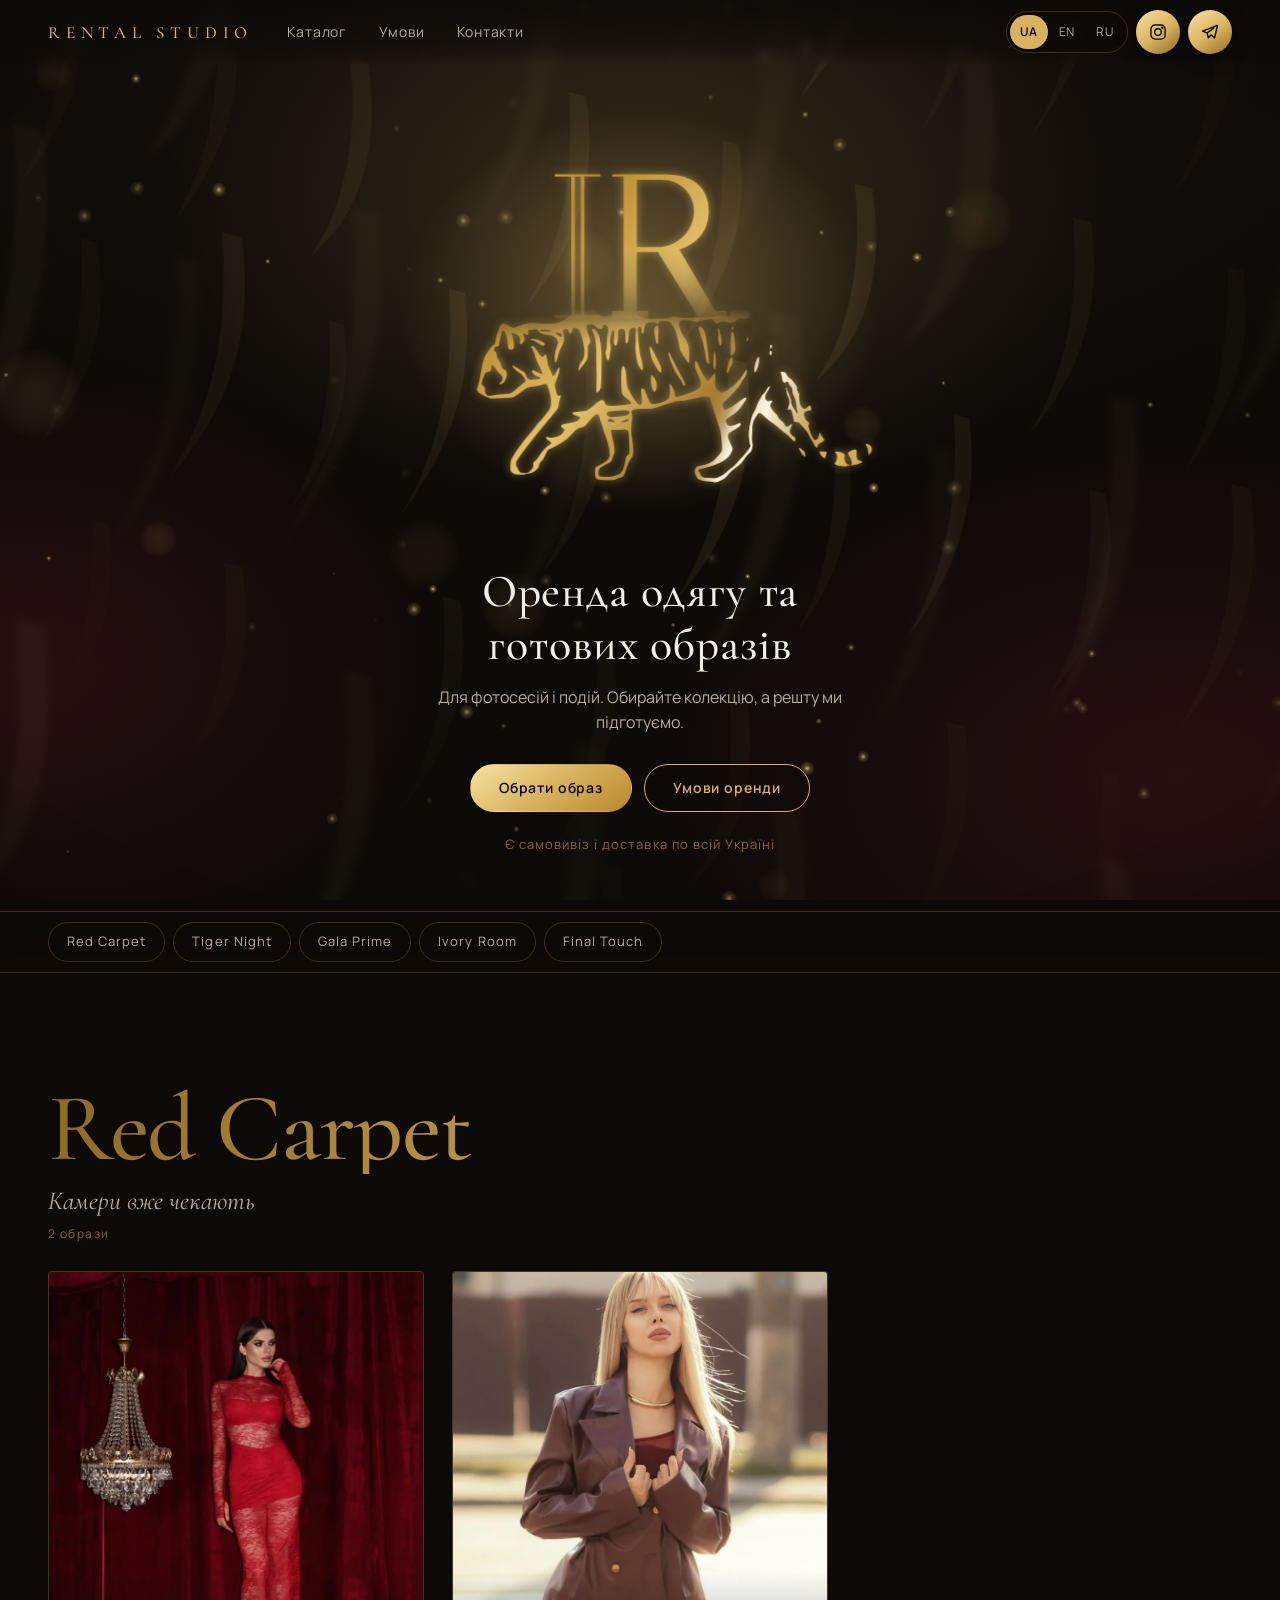
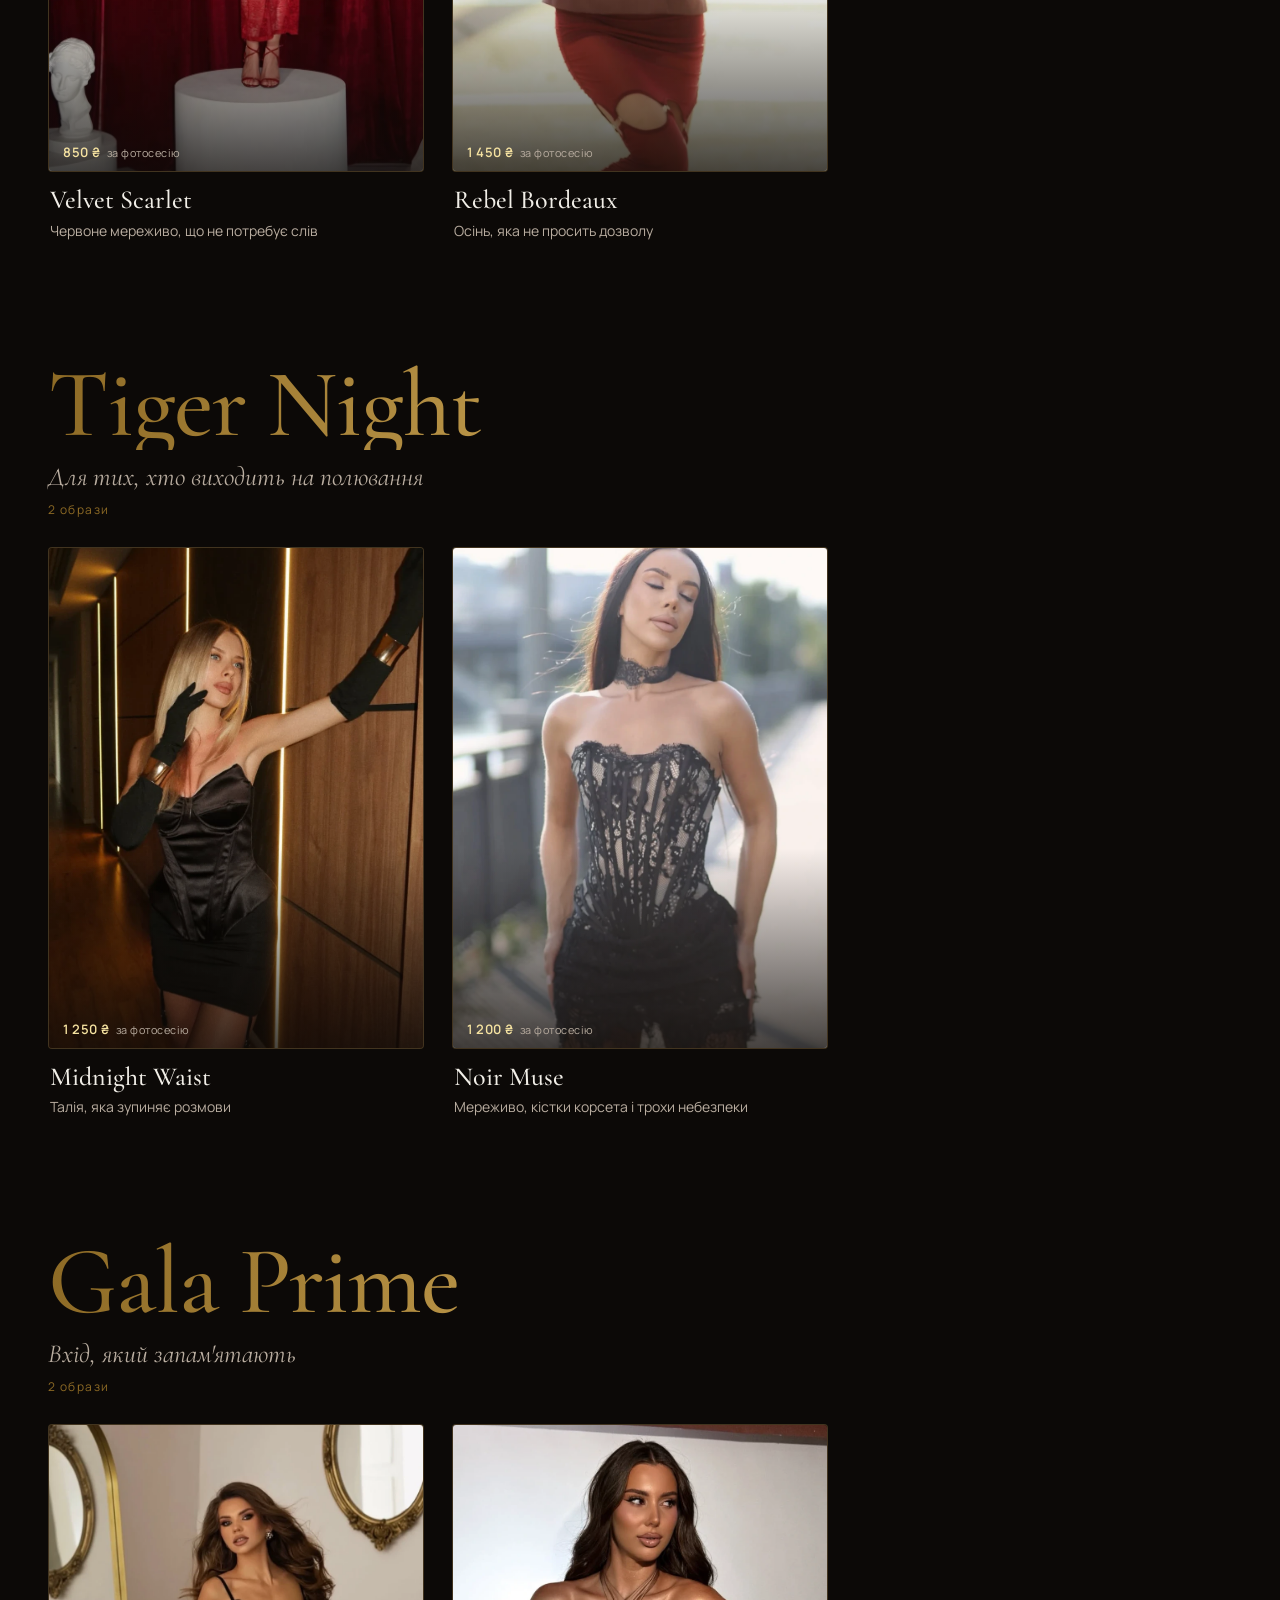
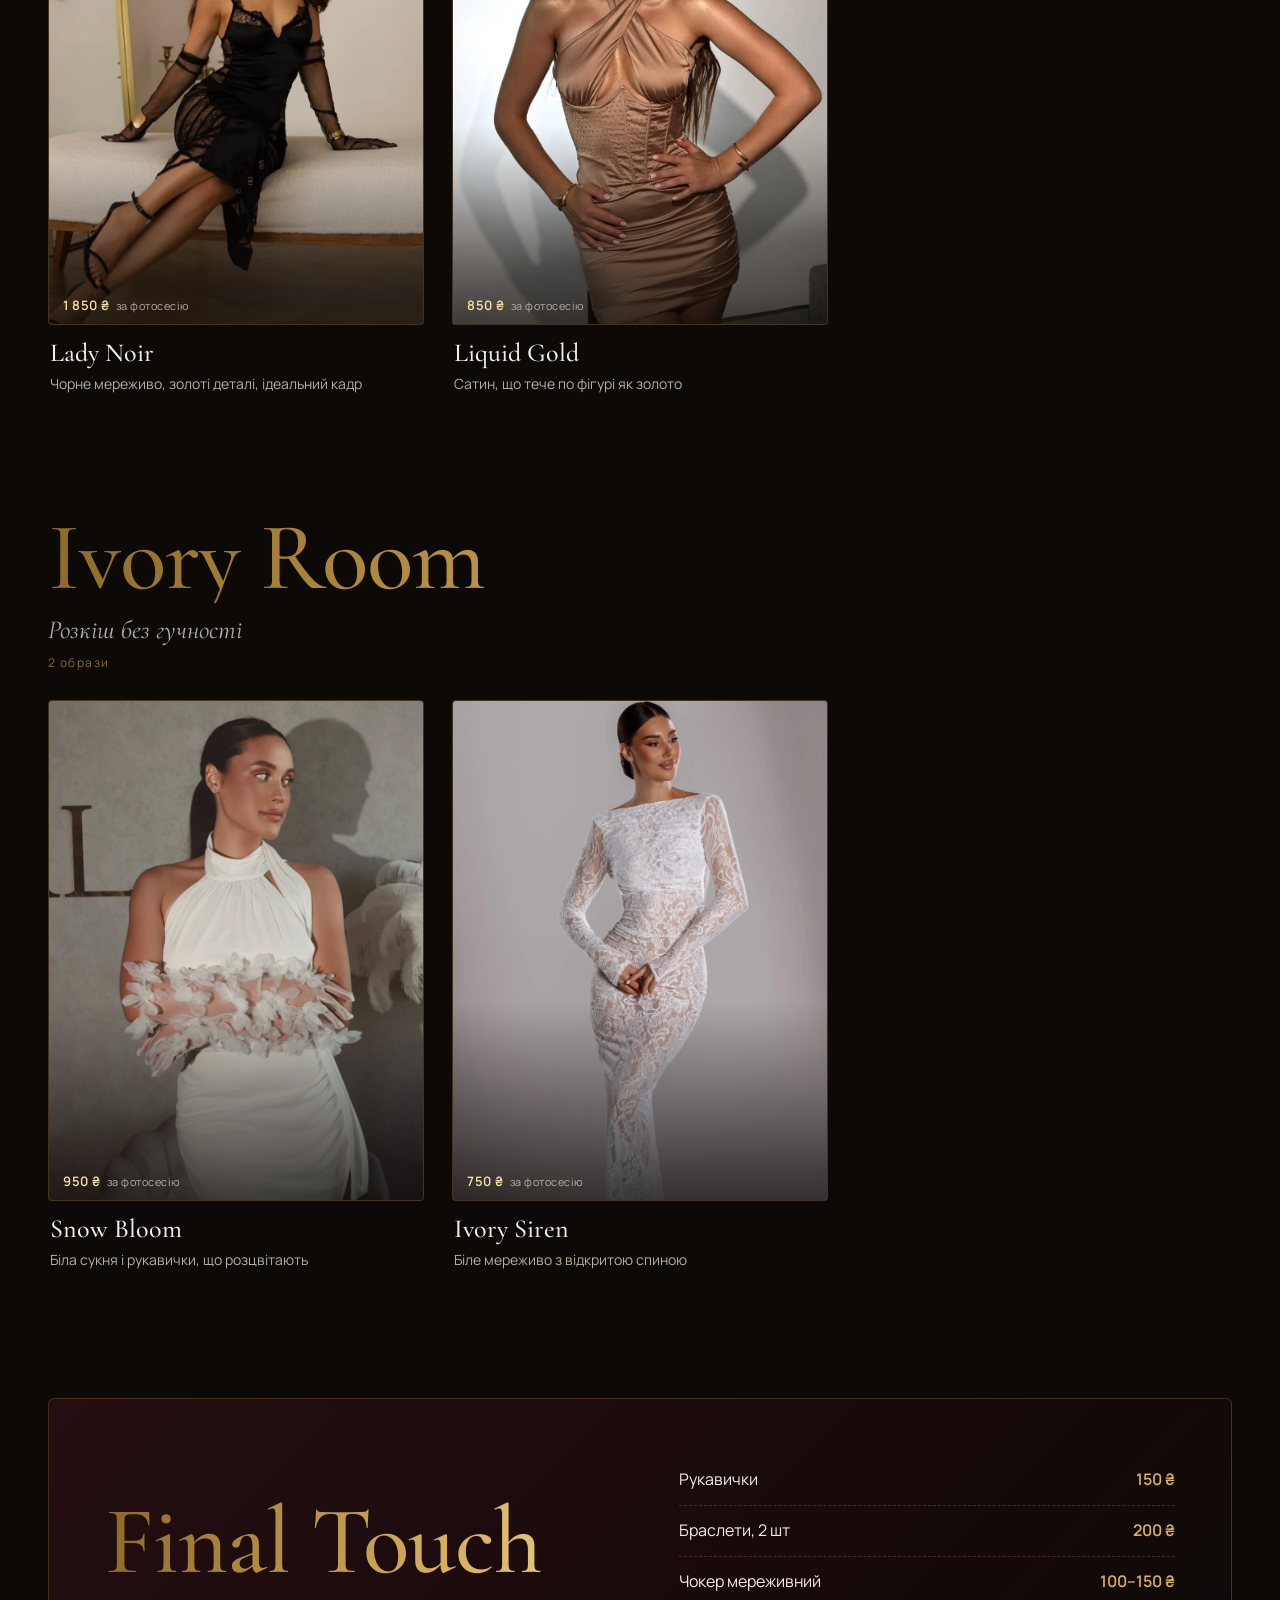
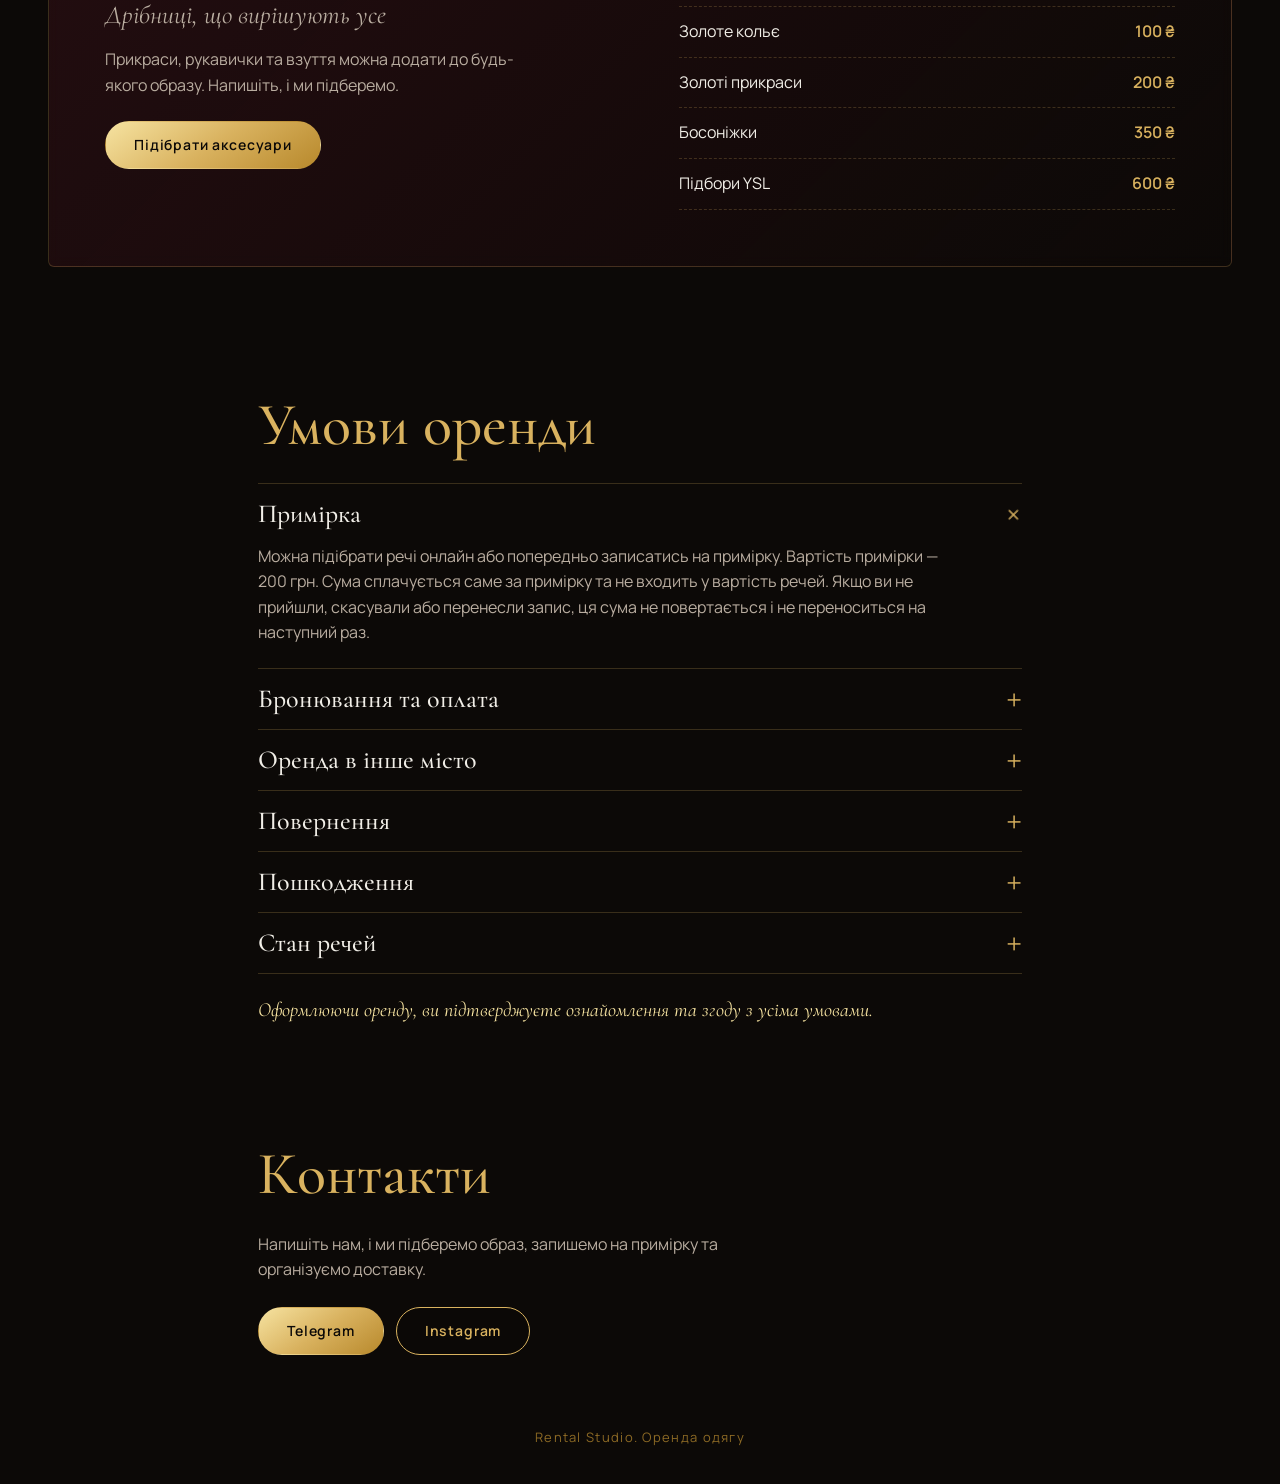
==== index.html @ c80c14dc "Add Rental Studio demo site Static demo: collections catalogue, product modal with shoot/event prici" ====
<!doctype html>
<html lang="uk">
<head>
<meta charset="utf-8">
<meta name="viewport" content="width=device-width,initial-scale=1,viewport-fit=cover">
<meta name="theme-color" content="#0c0907">
<meta name="color-scheme" content="dark">
<meta name="apple-mobile-web-app-capable" content="yes">
<meta name="apple-mobile-web-app-status-bar-style" content="black-translucent">
<meta name="format-detection" content="telephone=no">
<title>Rental Studio — оренда одягу та образів</title>
<meta name="description" content="Оренда одягу та готових образів для фотосесій і подій.">
<link rel="icon" href="data:image/svg+xml,%3Csvg xmlns='http://www.w3.org/2000/svg' viewBox='0 0 64 64'%3E%3Crect width='64' height='64' rx='14' fill='%230c0907'/%3E%3Ctext x='32' y='43' font-family='Georgia,serif' font-size='30' text-anchor='middle' fill='%23d9b25f'%3EIR%3C/text%3E%3C/svg%3E">
<link rel="preconnect" href="https://fonts.googleapis.com">
<link rel="preconnect" href="https://fonts.gstatic.com" crossorigin>
<link href="https://fonts.googleapis.com/css2?family=Cormorant+Garamond:ital,wght@0,400;0,500;0,600;1,400&family=Manrope:wght@400;500;600&display=swap" rel="stylesheet">
<link rel="stylesheet" href="assets/css/styles.css">
</head>
<body data-tint="gold">
<a class="skip" href="#catalog" data-i18n="skip">Перейти до вмісту</a>

<!-- Динамічний фон -->
<div class="bg" aria-hidden="true">
  <div class="bg-glow"></div>
  <div class="bg-stripes s1"></div>
  <div class="bg-stripes s2"></div>
  <canvas id="bg-canvas"></canvas>
  <div class="bg-vignette"></div>
</div>

<header class="top" id="top">
  <a class="brand" href="#hero" aria-label="Rental Studio">
    <span class="brand-full">RENTAL STUDIO</span><span class="brand-short">IR</span>
  </a>
  <nav class="main-nav" aria-label="Menu">
    <a href="#catalog" data-i18n="nav_catalog">Каталог</a>
    <a href="#terms" data-i18n="nav_terms">Умови</a>
    <a href="#contacts" data-i18n="nav_contacts">Контакти</a>
  </nav>
  <div class="top-tools">
    <div class="lang" role="group" data-i18n-aria="lang_label" aria-label="Мова сайту">
      <button type="button" data-lang="ua" aria-pressed="true">UA</button>
      <button type="button" data-lang="en" aria-pressed="false">EN</button>
      <button type="button" data-lang="ru" aria-pressed="false">RU</button>
    </div>
    <a class="fab ig" id="ig-top" href="https://www.instagram.com/irental_studio/" target="_blank" rel="noopener" aria-label="Instagram">
      <svg viewBox="0 0 24 24" width="20" height="20" fill="none" stroke="currentColor" stroke-width="1.7" stroke-linecap="round" stroke-linejoin="round"><rect x="3.5" y="3.5" width="17" height="17" rx="5"/><circle cx="12" cy="12" r="4"/><circle cx="17.2" cy="6.8" r=".6" fill="currentColor"/></svg>
    </a>
    <a class="fab tg" id="tg-top" href="https://t.me/ira_biryukovaa" target="_blank" rel="noopener" aria-label="Telegram">
      <svg viewBox="0 0 24 24" width="20" height="20" fill="none" stroke="currentColor" stroke-width="1.7" stroke-linecap="round" stroke-linejoin="round"><path d="M21 4 3 11l5.5 2L10 19l3-3.5 4.5 3.5L21 4Z"/><path d="m8.5 13 8-5.5"/></svg>
    </a>
  </div>
</header>

<main id="main">
  <section class="hero" id="hero">
    <div class="hero-logo" id="hero-logo" role="img" aria-label="Rental Studio"></div>
    <h1 class="hero-title" data-i18n="hero_title">Оренда одягу та готових образів</h1>
    <p class="hero-sub" data-i18n="hero_sub"></p>
    <div class="hero-cta">
      <a class="btn gold" href="#catalog" data-i18n="cta_pick">Обрати образ</a>
      <a class="btn ghost" href="#terms" data-i18n="cta_terms">Умови оренди</a>
    </div>
    <p class="hero-note" data-i18n="hero_delivery"></p>
  </section>

  <nav class="chips" id="chips" aria-label="Collections"></nav>

  <div id="catalog"></div>

  <section class="terms" id="terms" aria-labelledby="terms-h">
    <h2 id="terms-h" class="sec-title" data-i18n="terms_title">Умови оренди</h2>
    <div class="acc" id="acc"></div>
    <p class="terms-note" data-i18n="terms_note"></p>
  </section>

  <section class="contacts" id="contacts" aria-labelledby="contacts-h">
    <h2 id="contacts-h" class="sec-title" data-i18n="contacts_title">Контакти</h2>
    <p class="contacts-text" data-i18n="contacts_text"></p>
    <div class="contacts-btns">
      <a class="btn gold" href="https://t.me/ira_biryukovaa" target="_blank" rel="noopener">Telegram</a>
      <a class="btn ghost" href="https://www.instagram.com/irental_studio/" target="_blank" rel="noopener">Instagram</a>
    </div>
  </section>
</main>

<footer class="foot"><span data-i18n="footer">Rental Studio. Оренда одягу</span></footer>

<!-- Картка образу -->
<div class="modal" id="modal" role="dialog" aria-modal="true" aria-labelledby="m-name" hidden>
  <div class="modal-scrim" data-close></div>
  <div class="modal-panel" id="modal-panel">
    <button type="button" class="m-close" data-close data-i18n-aria="close" aria-label="Закрити">
      <svg viewBox="0 0 24 24" width="22" height="22" fill="none" stroke="currentColor" stroke-width="1.6" stroke-linecap="round"><path d="M5 5l14 14M19 5 5 19"/></svg>
    </button>
    <div class="m-gallery">
      <div class="m-track" id="m-track" tabindex="0"></div>
      <button type="button" class="m-arrow prev" id="m-prev" data-i18n-aria="prev" aria-label="Назад"><svg viewBox="0 0 24 24" width="22" height="22" fill="none" stroke="currentColor" stroke-width="1.6" stroke-linecap="round" stroke-linejoin="round"><path d="m15 5-7 7 7 7"/></svg></button>
      <button type="button" class="m-arrow next" id="m-next" data-i18n-aria="next" aria-label="Далі"><svg viewBox="0 0 24 24" width="22" height="22" fill="none" stroke="currentColor" stroke-width="1.6" stroke-linecap="round" stroke-linejoin="round"><path d="m9 5 7 7-7 7"/></svg></button>
      <div class="m-dots" id="m-dots"></div>
    </div>
    <div class="m-body">
      <p class="m-coll" id="m-coll"></p>
      <h3 class="m-name" id="m-name"></h3>
      <p class="m-tag" id="m-tag"></p>

      <div class="mode" role="group">
        <button type="button" data-mode="shoot" aria-pressed="true" data-i18n="mode_shoot">Фотосесія</button>
        <button type="button" data-mode="event" aria-pressed="false" data-i18n="mode_event">Подія</button>
      </div>
      <p class="mode-hint" id="mode-hint"></p>

      <h4 class="m-sub" data-i18n="pick_items">З чого складається образ</h4>
      <ul class="items" id="m-items"></ul>

      <p class="m-fine" data-i18n="prepay"></p>
      <p class="m-fine" data-i18n="fitting"></p>
    </div>
    <div class="m-bar">
      <div class="m-total"><span data-i18n="total">Разом</span><b id="m-total">0 ₴</b></div>
      <div class="m-actions">
        <a class="btn gold" id="m-tg" href="#" target="_blank" rel="noopener" data-i18n="book_tg">Забронювати в Telegram</a>
        <a class="btn ghost" id="m-ig" href="https://www.instagram.com/irental_studio/" target="_blank" rel="noopener" data-i18n="book_ig">Написати в Instagram</a>
      </div>
    </div>
  </div>
</div>

<script src="assets/js/data.js"></script>
<script src="assets/js/logo-data.js"></script>
<script src="assets/js/i18n.js"></script>
<script src="assets/js/logo.js"></script>
<script src="assets/js/bg.js"></script>
<script src="assets/js/app.js"></script>
</body>
</html>
---- assets/css/styles.css ----
/* ===== Rental Studio ===== */
@property --glow { syntax: '<color>'; inherits: true; initial-value: rgba(217,178,95,.16); }
@property --glow2 { syntax: '<color>'; inherits: true; initial-value: rgba(90,26,38,.35); }

:root {
  --ink: #0c0907;          /* обсидіан */
  --velvet: #3a1119;       /* оксамитовий бордо */
  --velvet-2: #5a1a26;
  --gold: #d9b25f;
  --gold-deep: #8d6a25;
  --gold-hi: #f6e3a1;
  --ivory: #f1eee7;
  --smoke: #b9ada0;
  --line: rgba(217,178,95,.22);
  --glow: rgba(217,178,95,.16);
  --glow2: rgba(90,26,38,.35);
  --serif: 'Cormorant Garamond', 'Times New Roman', Georgia, serif;
  --sans: 'Manrope', -apple-system, 'Segoe UI', Roboto, system-ui, sans-serif;
  --pad: clamp(16px, 4vw, 48px);
  --top-h: 64px;
  --safe-t: env(safe-area-inset-top, 0px);
  --safe-b: env(safe-area-inset-bottom, 0px);
  --safe-l: env(safe-area-inset-left, 0px);
  --safe-r: env(safe-area-inset-right, 0px);
  transition: --glow 1.4s ease, --glow2 1.4s ease;
}
body[data-tint="bordeaux"] { --glow: rgba(160,40,60,.30); --glow2: rgba(217,178,95,.10); }
body[data-tint="gold"]     { --glow: rgba(217,178,95,.18); --glow2: rgba(90,26,38,.35); }
body[data-tint="ivory"]    { --glow: rgba(241,238,231,.12); --glow2: rgba(217,178,95,.12); }

*, *::before, *::after { box-sizing: border-box; }
html { -webkit-text-size-adjust: 100%; text-size-adjust: 100%; scroll-behavior: smooth; scroll-padding-top: calc(var(--top-h) + var(--safe-t) + 56px); }
body {
  margin: 0; min-height: 100vh; min-height: 100dvh;
  background: var(--ink); color: var(--ivory);
  font: 400 16px/1.6 var(--sans);
  -webkit-tap-highlight-color: transparent;
  -webkit-font-smoothing: antialiased;
  overflow-x: hidden;
}
body.lock { overflow: hidden; }
img { display: block; max-width: 100%; }
a { color: inherit; }
button { font: inherit; color: inherit; cursor: pointer; }
:focus-visible { outline: 2px solid var(--gold); outline-offset: 3px; border-radius: 4px; }
.skip { position: absolute; left: -999px; top: 8px; z-index: 100; background: var(--gold); color: var(--ink); padding: 8px 14px; border-radius: 8px; }
.skip:focus { left: 8px; }

/* ===== Динамічний фон ===== */
.bg { position: fixed; inset: 0; z-index: -1; overflow: hidden; background:
  radial-gradient(120% 90% at 50% 0%, #17110d 0%, var(--ink) 60%); }
.bg-glow { position: absolute; inset: -10%;
  background:
    radial-gradient(45% 40% at 50% 28%, var(--glow), transparent 70%),
    radial-gradient(50% 45% at 85% 80%, var(--glow2), transparent 70%),
    radial-gradient(40% 40% at 10% 70%, var(--glow2), transparent 70%);
  animation: drift 26s ease-in-out infinite alternate; }
@keyframes drift { from { transform: translate3d(-2%, -1%, 0) scale(1); } to { transform: translate3d(2%, 2%, 0) scale(1.06); } }
/* Смуги тигра: дві шари тонких золотих мазків, що повільно пливуть */
.bg-stripes { position: absolute; inset: -20% -10%; opacity: .5; mix-blend-mode: screen;
  background-image: url("data:image/svg+xml;utf8,<svg xmlns='http://www.w3.org/2000/svg' width='520' height='520' viewBox='0 0 520 520'><g fill='%23d9b25f'><path d='M40 0c30 80 26 150-8 230 22-70 18-150-8-230z' opacity='.16'/><path d='M190 40c34 70 30 140-6 210 20-62 14-136-10-210z' opacity='.12'/><path d='M330 0c36 90 30 170-12 250 26-76 22-160-8-250z' opacity='.18'/><path d='M450 60c26 62 22 130-6 190 16-54 12-120-8-190z' opacity='.10'/><path d='M110 300c32 76 28 150-8 220 22-66 16-146-10-220z' opacity='.14'/><path d='M270 310c28 66 24 140-8 208 18-60 12-130-8-208z' opacity='.12'/><path d='M410 320c34 80 30 150-8 200 22-56 16-130-10-200z' opacity='.16'/></g></svg>");
  background-size: 520px 520px; }
.bg-stripes.s1 { transform: rotate(14deg) translate3d(0, calc(var(--sy, 0) * -0.06px), 0); animation: stripes 90s linear infinite; mask-image: radial-gradient(70% 60% at 50% 40%, #000 20%, transparent 80%); -webkit-mask-image: radial-gradient(70% 60% at 50% 40%, #000 20%, transparent 80%); }
.bg-stripes.s2 { opacity: .25; transform: rotate(14deg) scale(1.5) translate3d(0, calc(var(--sy, 0) * -0.12px), 0); animation: stripes 140s linear infinite reverse; filter: blur(2px); }
@keyframes stripes { from { background-position: 0 0; } to { background-position: 520px 260px; } }
#bg-canvas { position: absolute; inset: 0; width: 100%; height: 100%; }
.bg-vignette { position: absolute; inset: 0; background: radial-gradient(120% 100% at 50% 50%, transparent 55%, rgba(0,0,0,.55)); }

/* ===== Шапка ===== */
.top { position: fixed; inset: 0 0 auto 0; z-index: 40; height: calc(var(--top-h) + var(--safe-t));
  padding: var(--safe-t) calc(var(--pad) + var(--safe-r)) 0 calc(var(--pad) + var(--safe-l));
  display: flex; align-items: center; gap: 20px; justify-content: space-between;
  background: linear-gradient(180deg, rgba(12,9,7,.9), rgba(12,9,7,.55) 70%, transparent);
  -webkit-backdrop-filter: blur(6px); backdrop-filter: blur(6px); }
.brand { font: 500 17px/1 var(--serif); letter-spacing: .34em; text-decoration: none; color: var(--gold); white-space: nowrap; min-height: 44px; display: inline-flex; align-items: center; }
.brand-short { display: none; font-size: 22px; letter-spacing: .1em; }
.main-nav { display: flex; gap: 28px; margin-right: auto; margin-left: 12px; }
.main-nav a { text-decoration: none; color: var(--smoke); font-size: 14px; letter-spacing: .06em; padding: 10px 2px; transition: color .25s; }
.main-nav a:hover { color: var(--gold); }
.top-tools { display: flex; align-items: center; gap: 8px; }
.lang { display: flex; border: 1px solid var(--line); border-radius: 999px; padding: 3px; background: rgba(12,9,7,.5); }
.lang button { background: none; border: 0; min-width: 38px; height: 34px; border-radius: 999px; font-size: 12px; letter-spacing: .08em; color: var(--smoke); transition: .25s; }
.lang button[aria-pressed="true"] { background: var(--gold); color: var(--ink); font-weight: 600; }

/* Кнопки соцмереж: час від часу пульсують */
.fab { position: relative; width: 44px; height: 44px; border-radius: 50%; display: grid; place-items: center; text-decoration: none;
  color: var(--ink); background: linear-gradient(145deg, var(--gold-hi), var(--gold) 55%, var(--gold-deep)); box-shadow: 0 4px 16px rgba(0,0,0,.5); transition: transform .25s; }
.fab:hover { transform: translateY(-2px) scale(1.05); }
.fab::before, .fab::after { content: ""; position: absolute; inset: 0; border-radius: 50%; border: 1.5px solid var(--gold); opacity: 0; pointer-events: none; }
.fab.ig::before { animation: ring 9s ease-out 1s infinite; }
.fab.ig::after  { animation: ring 9s ease-out 1.35s infinite; }
.fab.tg::before { animation: ring 9s ease-out 5.5s infinite; }
.fab.tg::after  { animation: ring 9s ease-out 5.85s infinite; }
.fab.ig { animation: nudge 9s ease-in-out 1s infinite; }
.fab.tg { animation: nudge 9s ease-in-out 5.5s infinite; }
@keyframes ring { 0% { opacity: .9; transform: scale(1); } 14% { opacity: 0; transform: scale(2.1); } 100% { opacity: 0; transform: scale(2.1); } }
@keyframes nudge { 0%, 16%, 100% { transform: scale(1); } 4% { transform: scale(1.14); } 8% { transform: scale(.97); } 12% { transform: scale(1.06); } }

/* ===== Кнопки ===== */
.btn { display: inline-flex; align-items: center; justify-content: center; min-height: 48px; padding: 0 28px; border-radius: 999px; text-decoration: none;
  font: 600 14px/1 var(--sans); letter-spacing: .06em; border: 1px solid var(--gold); transition: .3s; text-align: center; }
.btn.gold { background: linear-gradient(145deg, var(--gold-hi), var(--gold) 50%, #b8892c); color: var(--ink); border-color: transparent; }
.btn.gold:hover { filter: brightness(1.08); transform: translateY(-1px); }
.btn.ghost { background: rgba(12,9,7,.35); color: var(--gold); }
.btn.ghost:hover { background: rgba(217,178,95,.12); }

/* ===== Hero ===== */
.hero { overflow-x: clip; min-height: 100vh; min-height: 100svh; padding: calc(var(--top-h) + var(--safe-t) + 16px) var(--pad) 56px;
  display: flex; flex-direction: column; align-items: center; justify-content: center; text-align: center; }
.hero-logo { width: min(86vw, 560px); aspect-ratio: 342 / 284; position: relative; }
.hero-title { font: 500 clamp(26px, 5vw, 46px)/1.15 var(--serif); letter-spacing: .02em; margin: clamp(8px, 2vw, 20px) 0 0; max-width: 20ch;
  opacity: 0; animation: rise 1.2s 2.7s cubic-bezier(.2,.7,.2,1) forwards; }
.hero-sub { max-width: 46ch; margin: 14px 0 0; color: var(--smoke); opacity: 0; animation: rise 1.2s 3s cubic-bezier(.2,.7,.2,1) forwards; }
.hero-cta { display: flex; flex-wrap: wrap; gap: 12px; justify-content: center; margin-top: 28px; opacity: 0; animation: rise 1.2s 3.2s cubic-bezier(.2,.7,.2,1) forwards; }
.hero-note { margin: 22px 0 0; font-size: 13px; color: var(--gold-deep); letter-spacing: .08em; opacity: 0; animation: rise 1.2s 3.4s ease forwards; }
@keyframes rise { from { opacity: 0; transform: translateY(14px); } to { opacity: 1; transform: none; } }

/* Логотип */
.lg { position: absolute; inset: 0; }
.lg svg { position: absolute; inset: 0; width: 100%; height: 100%; overflow: visible; }
.lg-halo { position: absolute; inset: -12%; border-radius: 50%; pointer-events: none; opacity: 0;
  background: radial-gradient(closest-side, rgba(226,190,106,.32), rgba(226,190,106,0) 70%);
  animation: lgfade 1.6s 1.9s ease-out forwards, breathe 6s 3.6s ease-in-out infinite; }
@keyframes lgfade { to { opacity: 1; } }
@keyframes breathe { 0%, 100% { opacity: .7; transform: scale(1); } 50% { opacity: 1; transform: scale(1.05); } }
.lg-line { stroke: #caa44f; stroke-width: .55; fill: none; stroke-linecap: round; stroke-linejoin: round; stroke-dasharray: 1; stroke-dashoffset: 1;
  animation: lgdraw 2.4s cubic-bezier(.55,.1,.2,1) forwards, lghide .9s forwards; }
@keyframes lgdraw { to { stroke-dashoffset: 0; } }
@keyframes lghide { to { opacity: 0; } }
.lg-fill { opacity: 0; animation: lgfade 1.8s 2.4s ease-out forwards; filter: drop-shadow(0 0 3px rgba(226,190,106,.55)); }

/* ===== Колекції ===== */
.chips { position: sticky; top: calc(var(--top-h) + var(--safe-t)); z-index: 30; display: flex; gap: 8px; padding: 10px var(--pad); overflow-x: auto; scrollbar-width: none;
  background: linear-gradient(180deg, rgba(12,9,7,.85), rgba(12,9,7,.6)); -webkit-backdrop-filter: blur(8px); backdrop-filter: blur(8px); border-block: 1px solid var(--line); -webkit-overflow-scrolling: touch; }
.chips::-webkit-scrollbar { display: none; }
.chips a { flex: none; text-decoration: none; min-height: 40px; display: inline-flex; align-items: center; padding: 0 18px; border-radius: 999px; border: 1px solid var(--line);
  font-size: 13px; letter-spacing: .08em; color: var(--smoke); transition: .25s; }
.chips a[aria-current="true"] { background: var(--gold); color: var(--ink); border-color: transparent; font-weight: 600; }

.coll { padding: clamp(56px, 10vw, 110px) 0 8px; }
.coll-head { padding: 0 var(--pad); max-width: 1280px; margin: 0 auto 28px; }
.coll-name { font: 500 clamp(40px, 9vw, 96px)/.95 var(--serif); margin: 0; letter-spacing: -.01em;
  background: linear-gradient(100deg, var(--gold-deep), var(--gold) 30%, var(--gold-hi) 50%, var(--gold) 70%, var(--gold-deep)); background-size: 220% 100%;
  -webkit-background-clip: text; background-clip: text; color: transparent; animation: foil 9s ease-in-out infinite; }
@keyframes foil { 0% { background-position: 100% 0; } 60%, 100% { background-position: -40% 0; } }
.coll-tag { font: italic 400 clamp(18px, 3vw, 26px)/1.3 var(--serif); color: var(--smoke); margin: 10px 0 0; }
.coll-count { margin: 6px 0 0; font-size: 12px; letter-spacing: .12em; color: var(--gold-deep); }
.row { display: grid; grid-template-columns: repeat(auto-fill, minmax(min(100%, 300px), 1fr)); gap: clamp(14px, 2.4vw, 28px); padding: 0 var(--pad); max-width: 1280px; margin: 0 auto; }
@media (max-width: 720px) {
  .row { display: flex; overflow-x: auto; scroll-snap-type: x mandatory; gap: 14px; padding-bottom: 8px; scrollbar-width: none; -webkit-overflow-scrolling: touch; max-width: none; }
  .row::-webkit-scrollbar { display: none; }
  .row .card { flex: 0 0 78%; scroll-snap-align: center; }
}

.card { position: relative; padding: 0; border: 0; background: none; text-align: left; display: block; border-radius: 4px; overflow: visible; }
.card-ph { position: relative; aspect-ratio: 3 / 4; overflow: hidden; border-radius: 4px; background: #17110d; border: 1px solid var(--line); }
.card-ph img { position: absolute; inset: 0; width: 100%; height: 100%; object-fit: cover; transition: opacity .6s ease, transform 1.2s cubic-bezier(.2,.7,.2,1); }
.card-ph img.alt { opacity: 0; }
@media (hover: hover) {
  .card:hover .card-ph img.main { transform: scale(1.04); }
  .card:hover .card-ph img.alt { opacity: 1; transform: scale(1.04); }
  .card:hover .card-ph { border-color: var(--gold); }
}
.card-ph::after { content: ""; position: absolute; inset: auto 0 0 0; height: 40%; background: linear-gradient(0deg, rgba(12,9,7,.75), transparent); pointer-events: none; }
.card-price { position: absolute; z-index: 1; left: 14px; bottom: 12px; font: 600 13px/1 var(--sans); letter-spacing: .04em; color: var(--gold-hi); }
.card-price small { font-weight: 400; color: var(--smoke); margin-left: 6px; }
.card-info { padding: 14px 2px 0; }
.card-name { font: 500 26px/1.1 var(--serif); margin: 0; }
.card-tag { margin: 6px 0 0; font-size: 14px; color: var(--smoke); line-height: 1.45; }

/* Final Touch */
.ft { padding: clamp(64px, 10vw, 120px) var(--pad) 8px; max-width: 1280px; margin: 0 auto; }
.ft-box { border: 1px solid var(--line); border-radius: 6px; padding: clamp(24px, 5vw, 56px); background: linear-gradient(135deg, rgba(58,17,25,.55), rgba(12,9,7,.4));
  -webkit-backdrop-filter: blur(6px); backdrop-filter: blur(6px); display: grid; gap: 28px; grid-template-columns: 1.1fr 1fr; align-items: center; }
@media (max-width: 820px) { .ft-box { grid-template-columns: 1fr; } }
.ft-list { list-style: none; margin: 0; padding: 0; }
.ft-list li { display: flex; justify-content: space-between; gap: 16px; padding: 12px 0; border-bottom: 1px dashed var(--line); }
.ft-list li b { font-weight: 600; color: var(--gold); white-space: nowrap; }
.ft-box .btn { margin-top: 22px; }

/* ===== Умови ===== */
.terms, .contacts { padding: clamp(64px, 10vw, 120px) var(--pad) 0; max-width: 860px; margin: 0 auto; }
.sec-title { font: 500 clamp(34px, 6vw, 60px)/1 var(--serif); margin: 0 0 28px; color: var(--gold); }
.acc details { border-top: 1px solid var(--line); }
.acc details:last-child { border-bottom: 1px solid var(--line); }
.acc summary { list-style: none; cursor: pointer; display: flex; align-items: center; justify-content: space-between; gap: 16px; min-height: 60px; padding: 14px 0;
  font: 500 clamp(20px, 3.2vw, 26px)/1.2 var(--serif); }
.acc summary::-webkit-details-marker { display: none; }
.acc summary::after { content: "+"; font: 300 28px/1 var(--sans); color: var(--gold); transition: transform .3s; flex: none; }
.acc details[open] summary::after { transform: rotate(45deg); }
.acc p { margin: 0 0 22px; color: var(--smoke); max-width: 70ch; }
.terms-note { margin: 22px 0 0; font: italic 400 20px/1.4 var(--serif); color: var(--gold-hi); }
.contacts-text { color: var(--smoke); max-width: 50ch; margin: 0 0 24px; }
.contacts-btns { display: flex; flex-wrap: wrap; gap: 12px; }
.foot { text-align: center; padding: 72px var(--pad) calc(36px + var(--safe-b)); color: var(--gold-deep); font-size: 13px; letter-spacing: .1em; }

/* ===== Модальне вікно образу ===== */
.modal { position: fixed; inset: 0; z-index: 60; display: flex; align-items: stretch; justify-content: center; }
.modal[hidden] { display: none; }
.modal-scrim { position: absolute; inset: 0; background: rgba(6,4,3,.82); -webkit-backdrop-filter: blur(6px); backdrop-filter: blur(6px); animation: fadein .3s ease; }
.modal-panel { position: relative; width: min(1080px, 100%); height: 100vh; height: 100dvh; display: grid; grid-template-columns: 1.05fr 1fr; grid-template-rows: 1fr auto;
  background: #120d0a; border: 1px solid var(--line); animation: pop .4s cubic-bezier(.2,.7,.2,1); overflow: hidden; }
@media (min-width: 900px) { .modal { padding: 28px; } .modal-panel { height: auto; max-height: calc(100dvh - 56px); align-self: center; border-radius: 8px; } }
@keyframes fadein { from { opacity: 0; } }
@keyframes pop { from { opacity: 0; transform: translateY(24px) scale(.98); } }
.m-close { position: absolute; z-index: 5; top: calc(10px + var(--safe-t)); right: calc(10px + var(--safe-r)); width: 44px; height: 44px; border-radius: 50%; border: 1px solid var(--line);
  background: rgba(12,9,7,.7); display: grid; place-items: center; -webkit-backdrop-filter: blur(6px); backdrop-filter: blur(6px); }
.m-gallery { position: relative; grid-row: 1 / 3; background: #0a0705; min-height: 0; }
.m-track { display: flex; height: 100%; overflow-x: auto; scroll-snap-type: x mandatory; scrollbar-width: none; -webkit-overflow-scrolling: touch; overscroll-behavior-x: contain; }
.m-track::-webkit-scrollbar { display: none; }
.m-track img { flex: 0 0 100%; width: 100%; height: 100%; object-fit: cover; scroll-snap-align: center; }
.m-arrow { position: absolute; top: 50%; transform: translateY(-50%); width: 44px; height: 44px; border-radius: 50%; border: 1px solid var(--line); background: rgba(12,9,7,.6); display: grid; place-items: center; }
.m-arrow.prev { left: 12px; } .m-arrow.next { right: 12px; }
.m-dots { position: absolute; left: 0; right: 0; bottom: 14px; display: flex; gap: 8px; justify-content: center; pointer-events: none; }
.m-dots i { width: 7px; height: 7px; border-radius: 50%; background: rgba(241,238,231,.4); transition: .3s; }
.m-dots i.on { background: var(--gold); width: 20px; border-radius: 4px; }
.m-body { padding: 56px 28px 16px; overflow-y: auto; overscroll-behavior: contain; -webkit-overflow-scrolling: touch; min-height: 0; }
.m-coll { margin: 0; font-size: 12px; letter-spacing: .16em; color: var(--gold-deep); text-transform: none; }
.m-name { font: 500 clamp(34px, 5vw, 48px)/1 var(--serif); margin: 6px 0 0; color: var(--gold); }
.m-tag { font: italic 400 20px/1.35 var(--serif); color: var(--smoke); margin: 10px 0 20px; }
.mode { display: grid; grid-template-columns: 1fr 1fr; border: 1px solid var(--line); border-radius: 999px; padding: 4px; }
.mode button { background: none; border: 0; min-height: 44px; border-radius: 999px; font-size: 14px; letter-spacing: .05em; color: var(--smoke); transition: .25s; }
.mode button[aria-pressed="true"] { background: var(--gold); color: var(--ink); font-weight: 600; }
.mode-hint { margin: 10px 4px 22px; font-size: 13px; color: var(--smoke); min-height: 20px; }
.m-sub { font: 500 20px/1.2 var(--serif); margin: 0 0 6px; color: var(--ivory); }
.items { list-style: none; margin: 0 0 18px; padding: 0; }
.items li label { display: grid; grid-template-columns: 26px 1fr auto; gap: 12px; align-items: center; min-height: 52px; padding: 8px 0; border-bottom: 1px dashed var(--line); cursor: pointer; }
.items input { appearance: none; -webkit-appearance: none; width: 22px; height: 22px; margin: 0; border: 1.5px solid var(--gold-deep); border-radius: 5px; display: grid; place-items: center; transition: .2s; }
.items input:checked { background: var(--gold); border-color: var(--gold); }
.items input:checked::after { content: ""; width: 6px; height: 11px; border: solid var(--ink); border-width: 0 2px 2px 0; transform: rotate(45deg) translate(-1px, -1px); }
.it-name small { display: block; color: var(--smoke); font-size: 12px; }
.it-price { font-weight: 600; color: var(--gold-hi); white-space: nowrap; }
.items li.off .it-name, .items li.off .it-price { opacity: .4; }
.m-fine { font-size: 12.5px; color: var(--smoke); margin: 6px 0 0; }
.m-bar { grid-column: 2; display: flex; flex-wrap: wrap; align-items: center; gap: 14px; justify-content: space-between; padding: 16px 28px calc(16px + var(--safe-b)); border-top: 1px solid var(--line); background: #0f0a08; }
.m-total { display: flex; flex-direction: column; font-size: 12px; letter-spacing: .1em; color: var(--smoke); }
.m-total b { font: 500 32px/1 var(--serif); color: var(--gold-hi); letter-spacing: 0; }
.m-actions { display: flex; gap: 8px; flex-wrap: wrap; flex: 1 1 260px; justify-content: flex-end; }
.m-actions .btn { flex: 1 1 140px; padding: 0 16px; }

/* Телефон: галерея зверху, текст знизу, панель оплати прикріплена */
@media (max-width: 899px) {
  .modal-panel { grid-template-columns: 1fr; grid-template-rows: minmax(0, 42%) minmax(0, 1fr) auto; }
  .m-gallery { grid-row: 1; }
  .m-bar { grid-column: 1; padding: 12px 16px calc(12px + var(--safe-b)); }
  .m-body { padding: 18px 18px 8px; }
  .m-name { font-size: 34px; }
  .m-arrow { display: none; }
}
@media (max-width: 520px) {
  .brand-full { display: none; } .brand-short { display: inline; }
  .main-nav { display: none; }
  .top { gap: 8px; }
  .top-tools { margin-left: auto; gap: 6px; }
  .lang button { min-width: 34px; }
  .m-actions .btn.ghost { display: none; }
  .m-actions { flex: 1 1 auto; }
}
@media (min-width: 521px) and (max-width: 860px) { .main-nav { display: none; } .brand { margin-right: auto; } }

@media (prefers-reduced-motion: reduce) {
  *, *::before, *::after { animation-duration: .01ms !important; animation-iteration-count: 1 !important; transition-duration: .01ms !important; scroll-behavior: auto !important; }
  .fab::before, .fab::after { display: none; }
  .lg-line { display: none; }
  .hero-title, .hero-sub, .hero-cta, .hero-note, .lg-fill, .lg-halo { opacity: 1; }
}
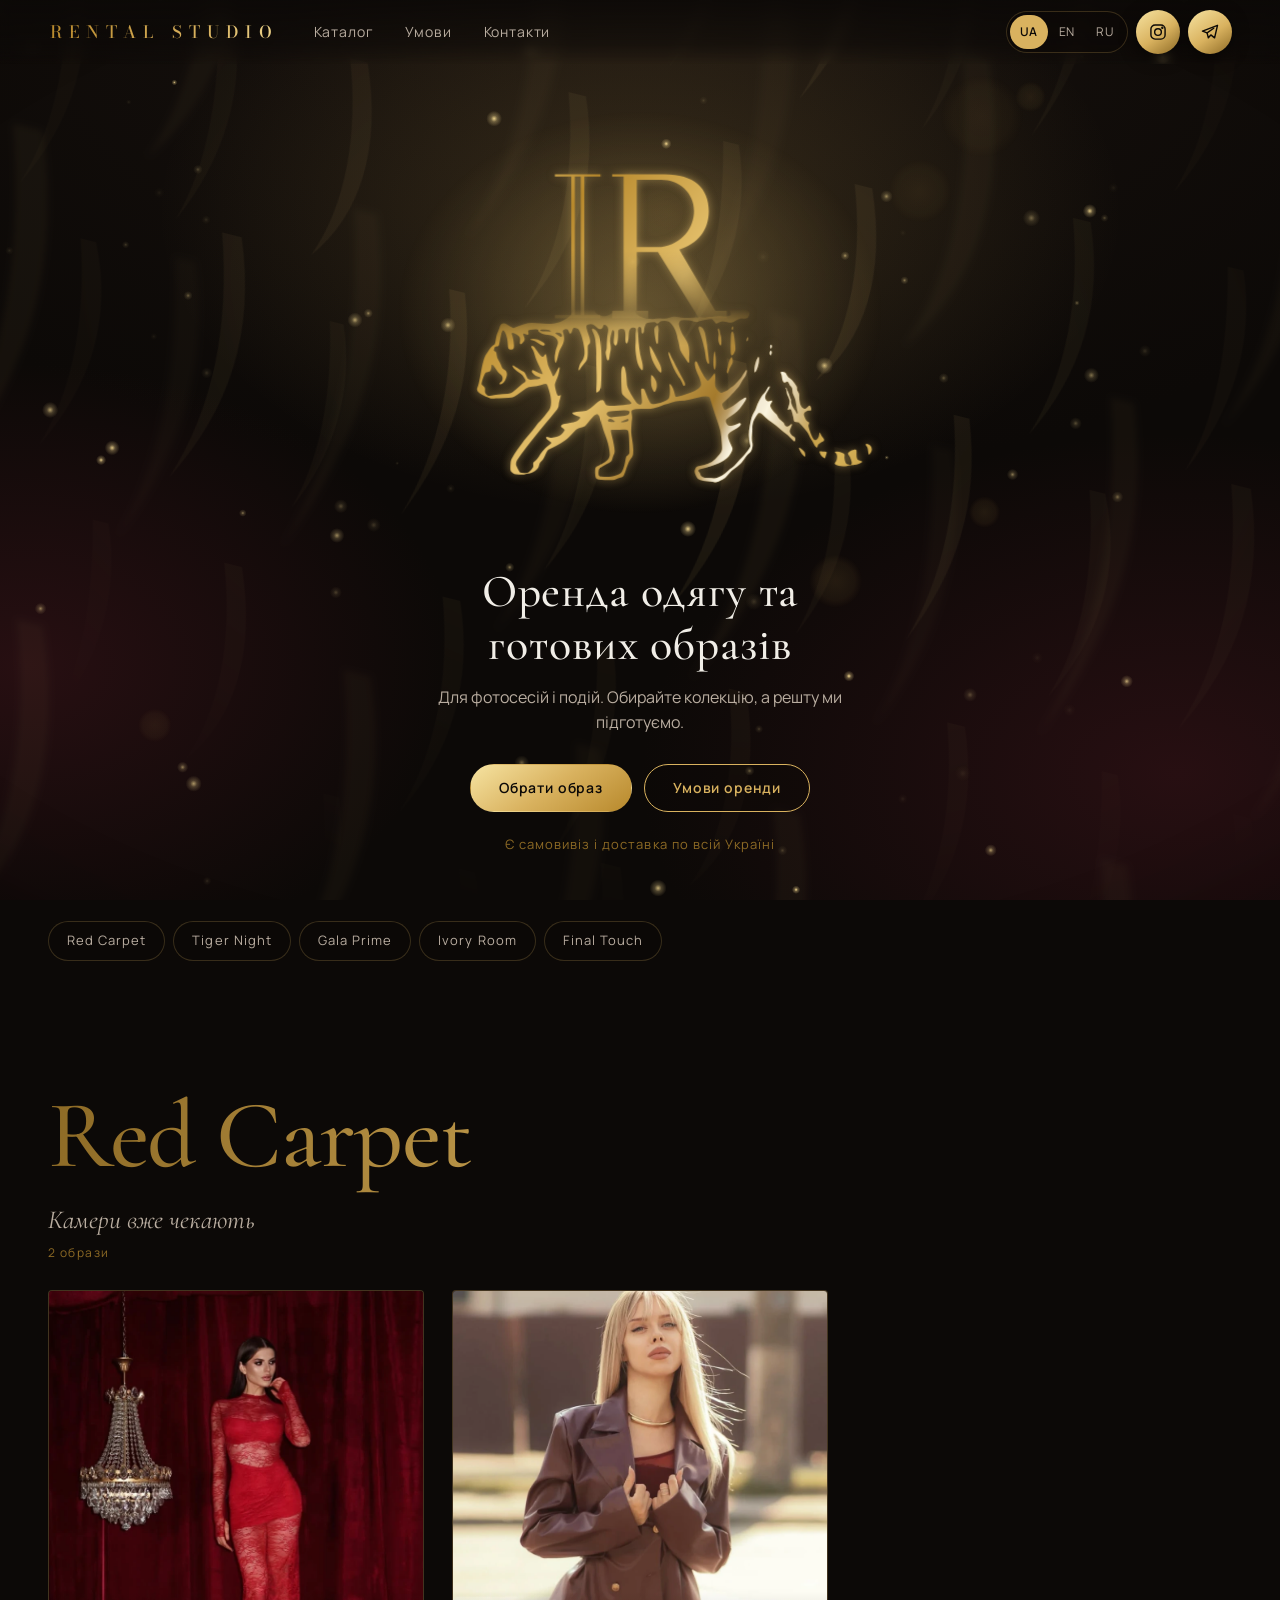
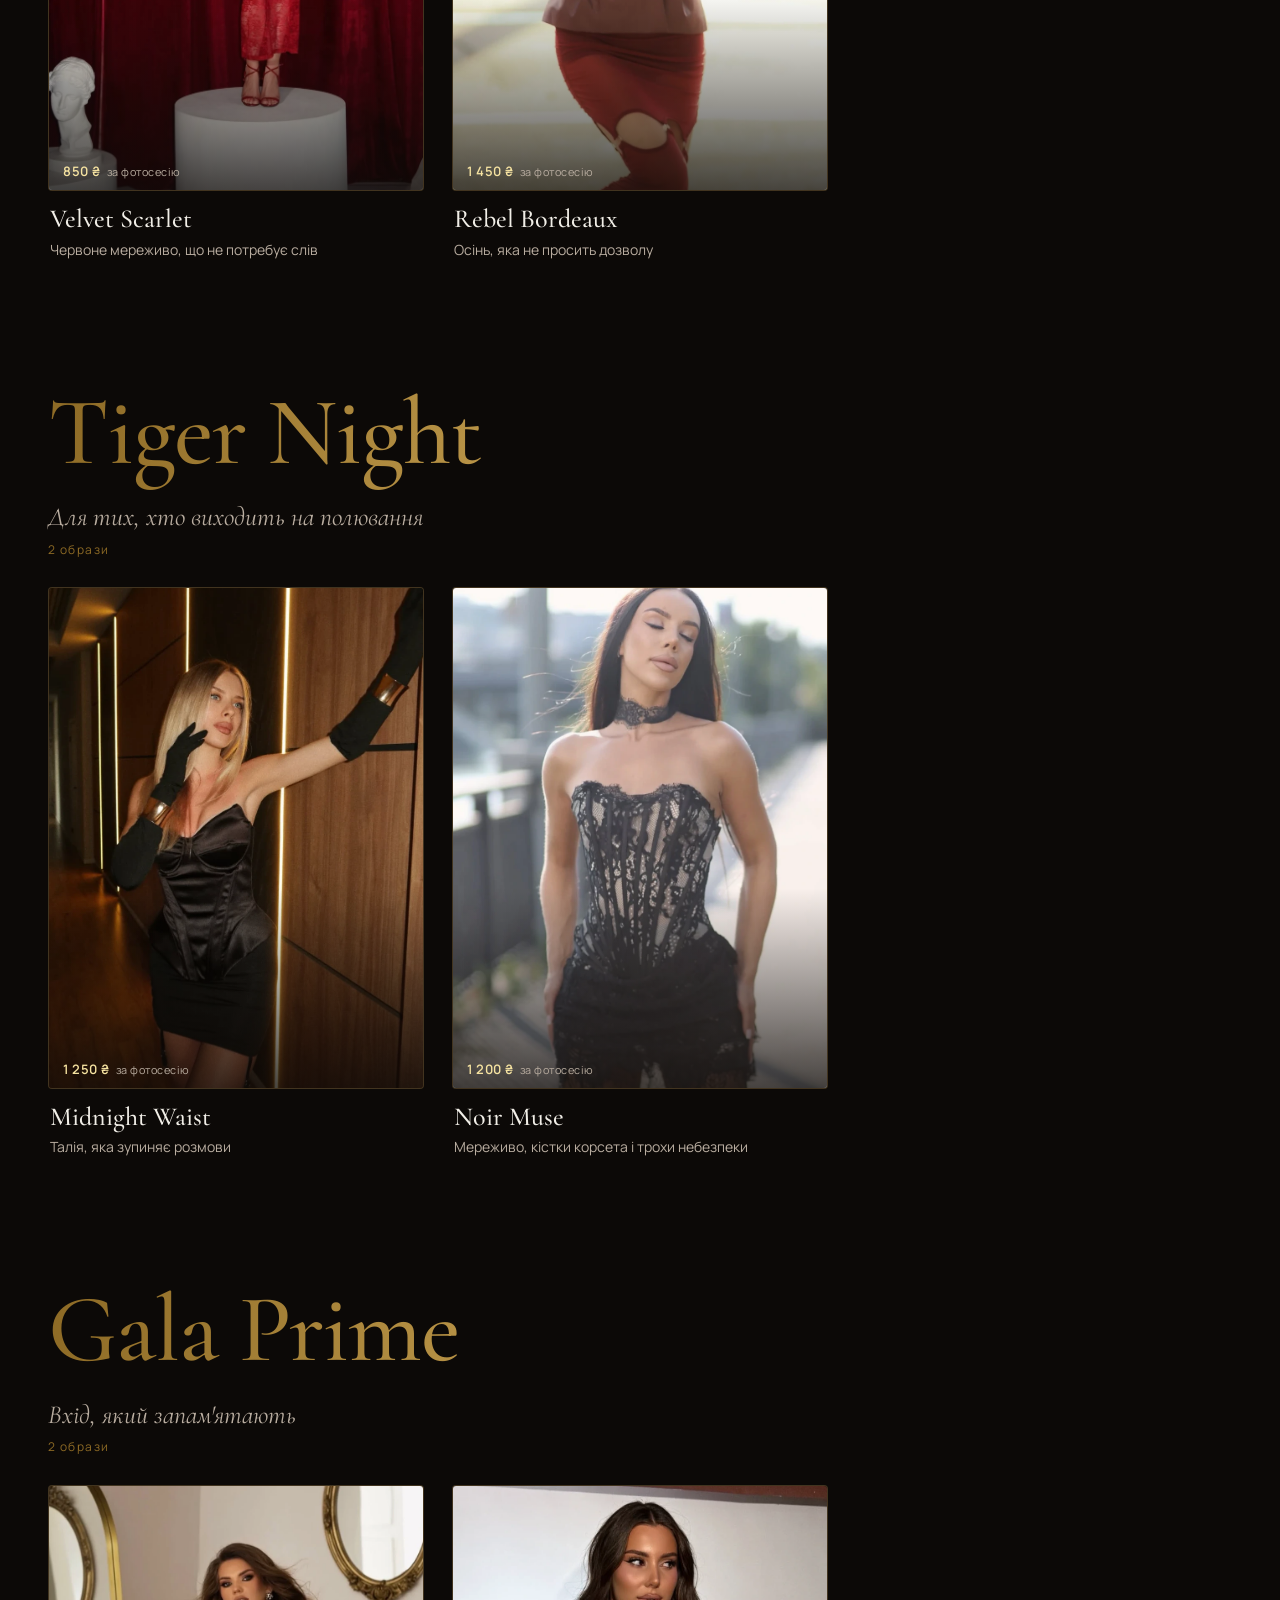
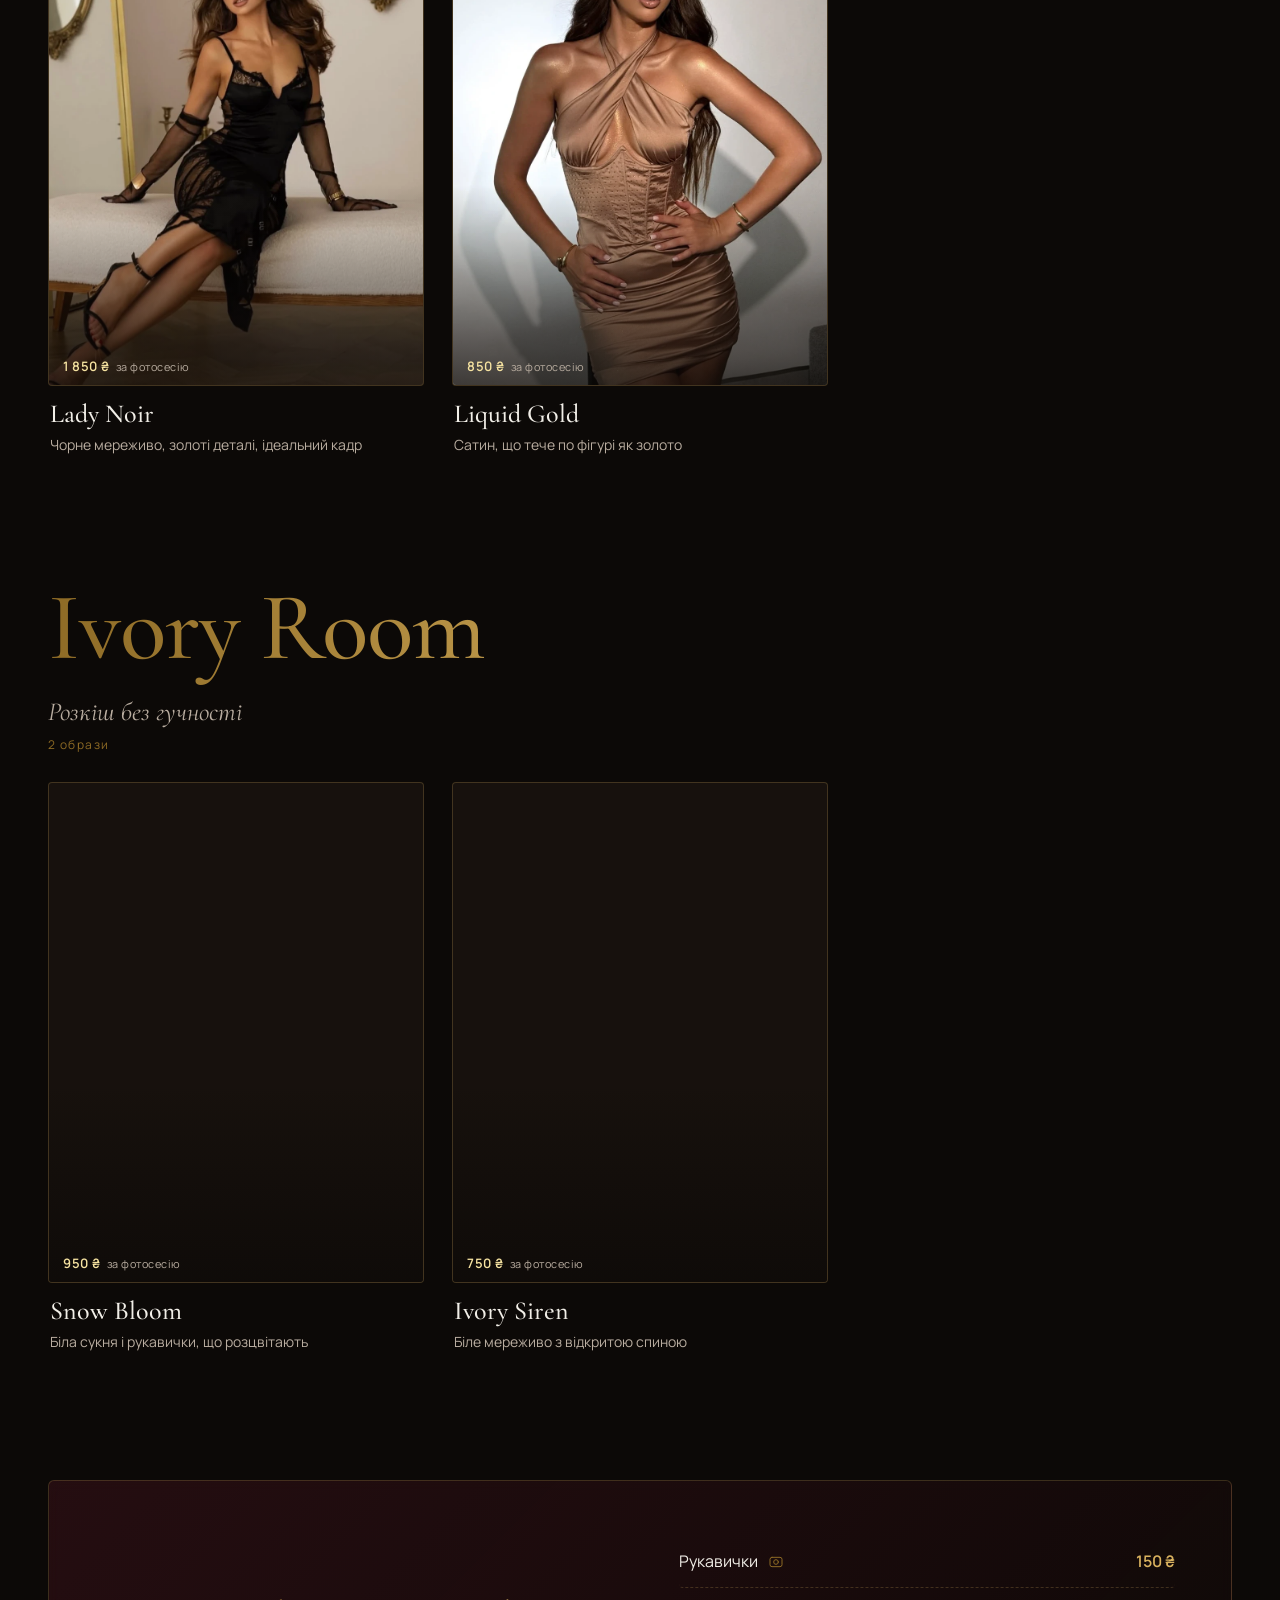
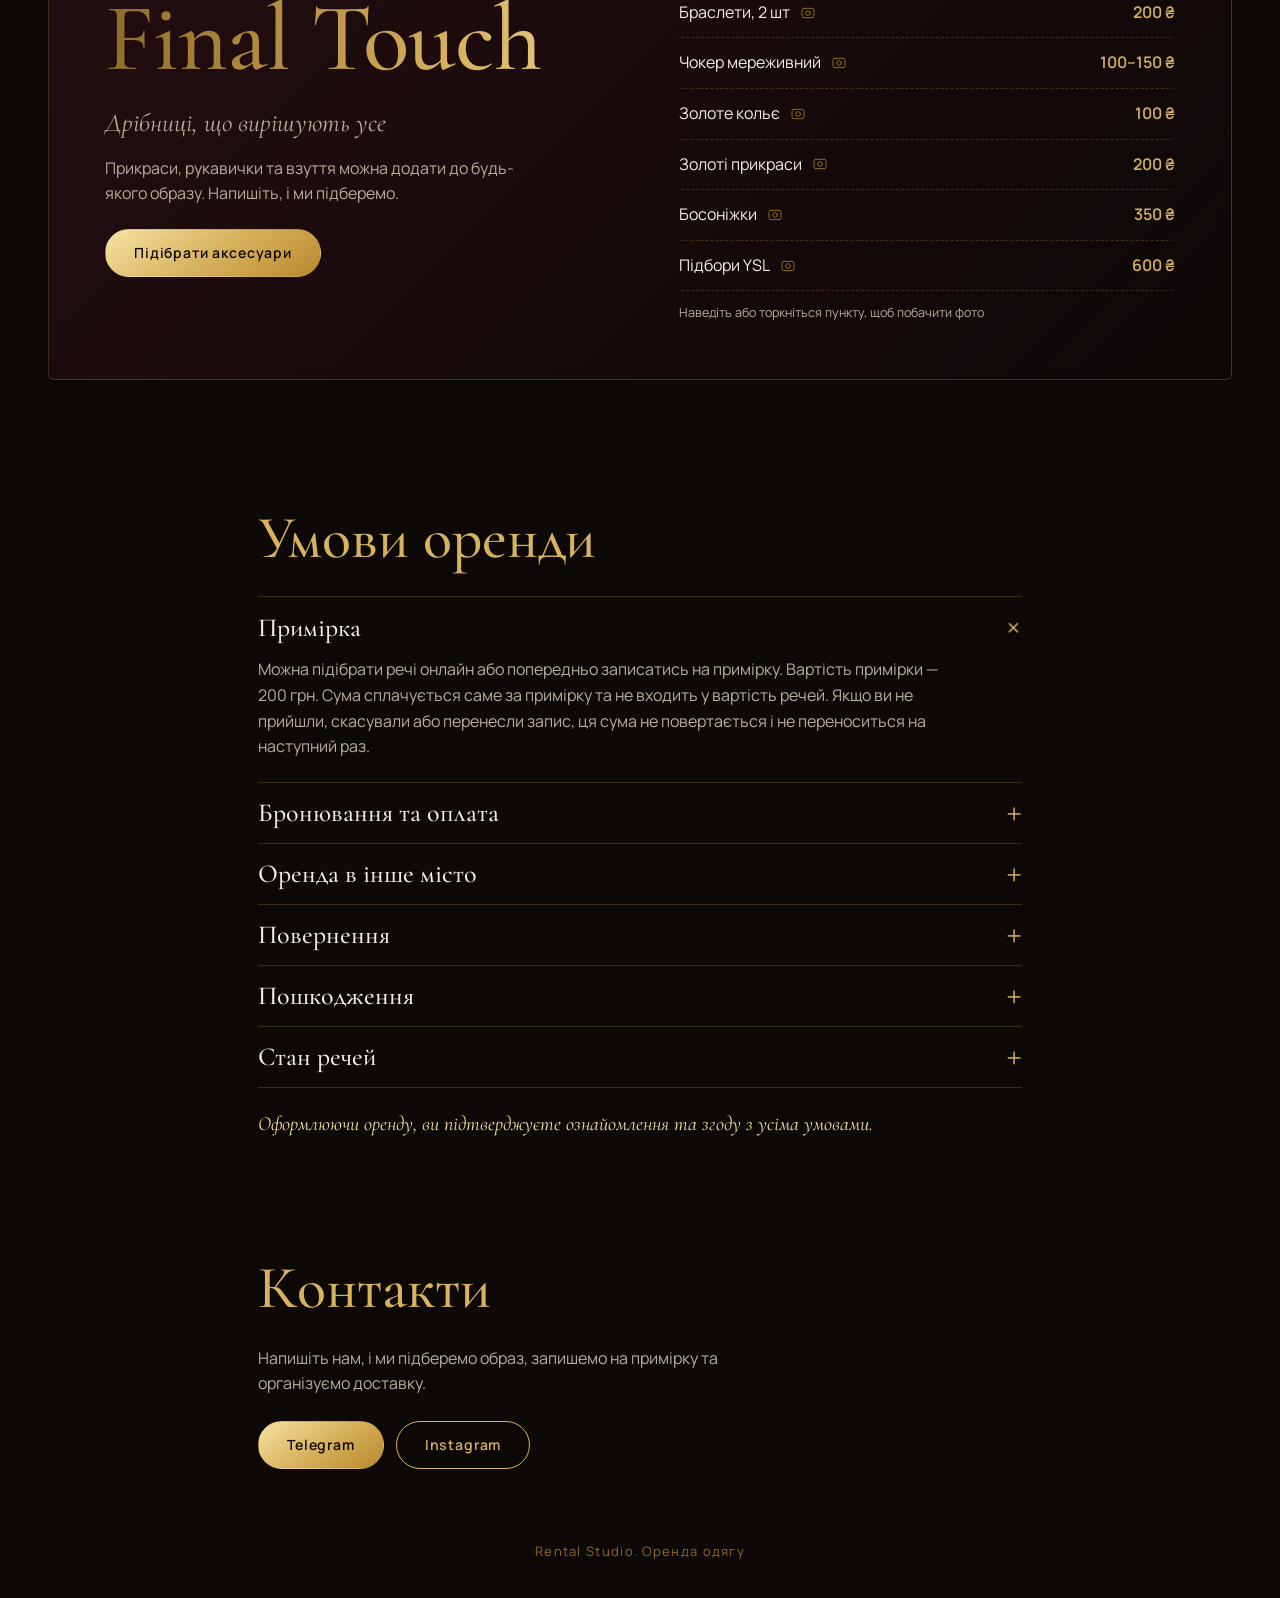
==== commit 25b24035: "Polish catalog UI, add accessory photo popups, premium header font - Remove dark strip behind collec" ====
--- a/index.html
+++ b/index.html
@@ -13,7 +13,7 @@
 <link rel="icon" href="data:image/svg+xml,%3Csvg xmlns='http://www.w3.org/2000/svg' viewBox='0 0 64 64'%3E%3Crect width='64' height='64' rx='14' fill='%230c0907'/%3E%3Ctext x='32' y='43' font-family='Georgia,serif' font-size='30' text-anchor='middle' fill='%23d9b25f'%3EIR%3C/text%3E%3C/svg%3E">
 <link rel="preconnect" href="https://fonts.googleapis.com">
 <link rel="preconnect" href="https://fonts.gstatic.com" crossorigin>
-<link href="https://fonts.googleapis.com/css2?family=Cormorant+Garamond:ital,wght@0,400;0,500;0,600;1,400&family=Manrope:wght@400;500;600&display=swap" rel="stylesheet">
+<link href="https://fonts.googleapis.com/css2?family=Cormorant+Garamond:ital,wght@0,400;0,500;0,600;1,400&family=Manrope:wght@400;500;600&family=Bodoni+Moda:opsz,wght@6..96,400;6..96,500&display=swap" rel="stylesheet">
 <link rel="stylesheet" href="assets/css/styles.css">
 </head>
 <body data-tint="gold">
--- a/assets/css/styles.css
+++ b/assets/css/styles.css
@@ -72,8 +72,11 @@
   display: flex; align-items: center; gap: 20px; justify-content: space-between;
   background: linear-gradient(180deg, rgba(12,9,7,.9), rgba(12,9,7,.55) 70%, transparent);
   -webkit-backdrop-filter: blur(6px); backdrop-filter: blur(6px); }
-.brand { font: 500 17px/1 var(--serif); letter-spacing: .34em; text-decoration: none; color: var(--gold); white-space: nowrap; min-height: 44px; display: inline-flex; align-items: center; }
-.brand-short { display: none; font-size: 22px; letter-spacing: .1em; }
+.brand { font: 500 17px/1 'Bodoni Moda', 'Didot', 'Bodoni 72', var(--serif); letter-spacing: .42em; text-decoration: none; white-space: nowrap; min-height: 44px; display: inline-flex; align-items: center; padding-left: .1em;
+  color: var(--gold);
+  background: linear-gradient(100deg, #b8892c 0%, var(--gold) 28%, var(--gold-hi) 48%, var(--gold) 68%, #b8892c 100%); background-size: 240% 100%;
+  -webkit-background-clip: text; background-clip: text; -webkit-text-fill-color: transparent; animation: foil 8s ease-in-out infinite; }
+.brand-short { display: none; font-size: 24px; font-weight: 500; letter-spacing: .06em; }
 .main-nav { display: flex; gap: 28px; margin-right: auto; margin-left: 12px; }
 .main-nav a { text-decoration: none; color: var(--smoke); font-size: 14px; letter-spacing: .06em; padding: 10px 2px; transition: color .25s; }
 .main-nav a:hover { color: var(--gold); }
@@ -131,19 +134,21 @@
 
 /* ===== Колекції ===== */
 .chips { position: sticky; top: calc(var(--top-h) + var(--safe-t)); z-index: 30; display: flex; gap: 8px; padding: 10px var(--pad); overflow-x: auto; scrollbar-width: none;
-  background: linear-gradient(180deg, rgba(12,9,7,.85), rgba(12,9,7,.6)); -webkit-backdrop-filter: blur(8px); backdrop-filter: blur(8px); border-block: 1px solid var(--line); -webkit-overflow-scrolling: touch; }
+  background: none; border: 0; -webkit-overflow-scrolling: touch; }
 .chips::-webkit-scrollbar { display: none; }
+/* Без смуги: у кожної кнопки власний напівпрозорий фон, щоб читалась над контентом */
 .chips a { flex: none; text-decoration: none; min-height: 40px; display: inline-flex; align-items: center; padding: 0 18px; border-radius: 999px; border: 1px solid var(--line);
+  background: rgba(12,9,7,.72); -webkit-backdrop-filter: blur(8px); backdrop-filter: blur(8px);
   font-size: 13px; letter-spacing: .08em; color: var(--smoke); transition: .25s; }
 .chips a[aria-current="true"] { background: var(--gold); color: var(--ink); border-color: transparent; font-weight: 600; }
 
 .coll { padding: clamp(56px, 10vw, 110px) 0 8px; }
 .coll-head { padding: 0 var(--pad); max-width: 1280px; margin: 0 auto 28px; }
-.coll-name { font: 500 clamp(40px, 9vw, 96px)/.95 var(--serif); margin: 0; letter-spacing: -.01em;
+.coll-name { font: 500 clamp(40px, 9vw, 96px)/1.15 var(--serif); margin: 0; padding-bottom: .06em; letter-spacing: -.01em;
   background: linear-gradient(100deg, var(--gold-deep), var(--gold) 30%, var(--gold-hi) 50%, var(--gold) 70%, var(--gold-deep)); background-size: 220% 100%;
   -webkit-background-clip: text; background-clip: text; color: transparent; animation: foil 9s ease-in-out infinite; }
 @keyframes foil { 0% { background-position: 100% 0; } 60%, 100% { background-position: -40% 0; } }
-.coll-tag { font: italic 400 clamp(18px, 3vw, 26px)/1.3 var(--serif); color: var(--smoke); margin: 10px 0 0; }
+.coll-tag { font: italic 400 clamp(18px, 3vw, 26px)/1.3 var(--serif); color: var(--smoke); margin: 6px 0 0; }
 .coll-count { margin: 6px 0 0; font-size: 12px; letter-spacing: .12em; color: var(--gold-deep); }
 .row { display: grid; grid-template-columns: repeat(auto-fill, minmax(min(100%, 300px), 1fr)); gap: clamp(14px, 2.4vw, 28px); padding: 0 var(--pad); max-width: 1280px; margin: 0 auto; }
 @media (max-width: 720px) {
@@ -177,6 +182,17 @@
 .ft-list li { display: flex; justify-content: space-between; gap: 16px; padding: 12px 0; border-bottom: 1px dashed var(--line); }
 .ft-list li b { font-weight: 600; color: var(--gold); white-space: nowrap; }
 .ft-box .btn { margin-top: 22px; }
+.ft-item { cursor: pointer; border-radius: 4px; transition: background .25s, padding .25s; -webkit-user-select: none; user-select: none; min-height: 48px; align-items: center; }
+.ft-item .ft-name { display: inline-flex; align-items: center; gap: 10px; }
+.ft-cam { color: var(--gold-deep); flex: none; transition: color .25s; }
+.ft-item[aria-expanded="true"], .ft-item:hover { background: rgba(217,178,95,.08); }
+.ft-item[aria-expanded="true"] .ft-cam, .ft-item:hover .ft-cam { color: var(--gold); }
+.ft-hint { margin: 12px 0 0; font-size: 12.5px; color: var(--smoke); }
+.acc-pop { position: fixed; z-index: 55; pointer-events: none; border-radius: 6px; overflow: hidden; border: 1px solid var(--gold);
+  box-shadow: 0 18px 50px rgba(0,0,0,.65), 0 0 0 4px rgba(12,9,7,.6); background: #120d0a;
+  opacity: 0; transform: translateY(8px) scale(.94); transition: opacity .22s ease, transform .3s cubic-bezier(.2,.7,.2,1); }
+.acc-pop.on { opacity: 1; transform: none; }
+.acc-pop img { width: 100%; height: 100%; object-fit: cover; display: block; }
 
 /* ===== Умови ===== */
 .terms, .contacts { padding: clamp(64px, 10vw, 120px) var(--pad) 0; max-width: 860px; margin: 0 auto; }
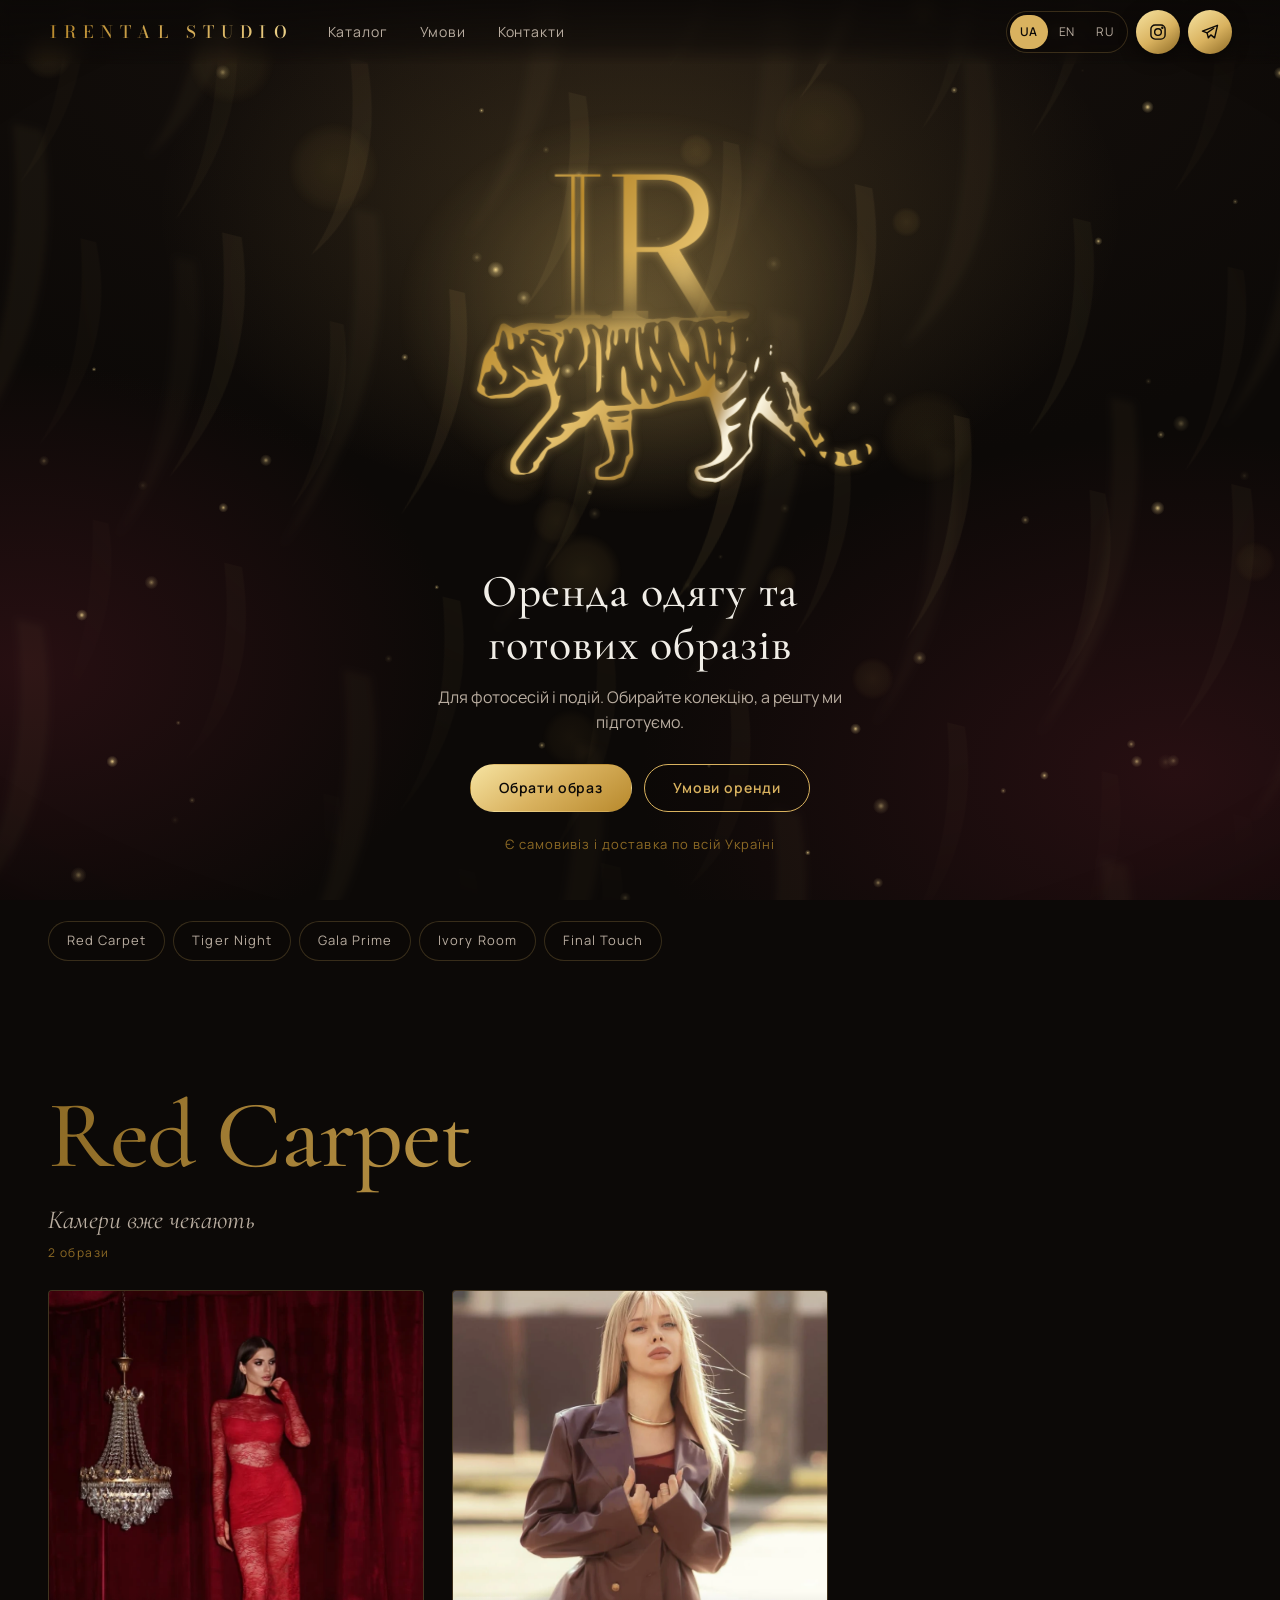
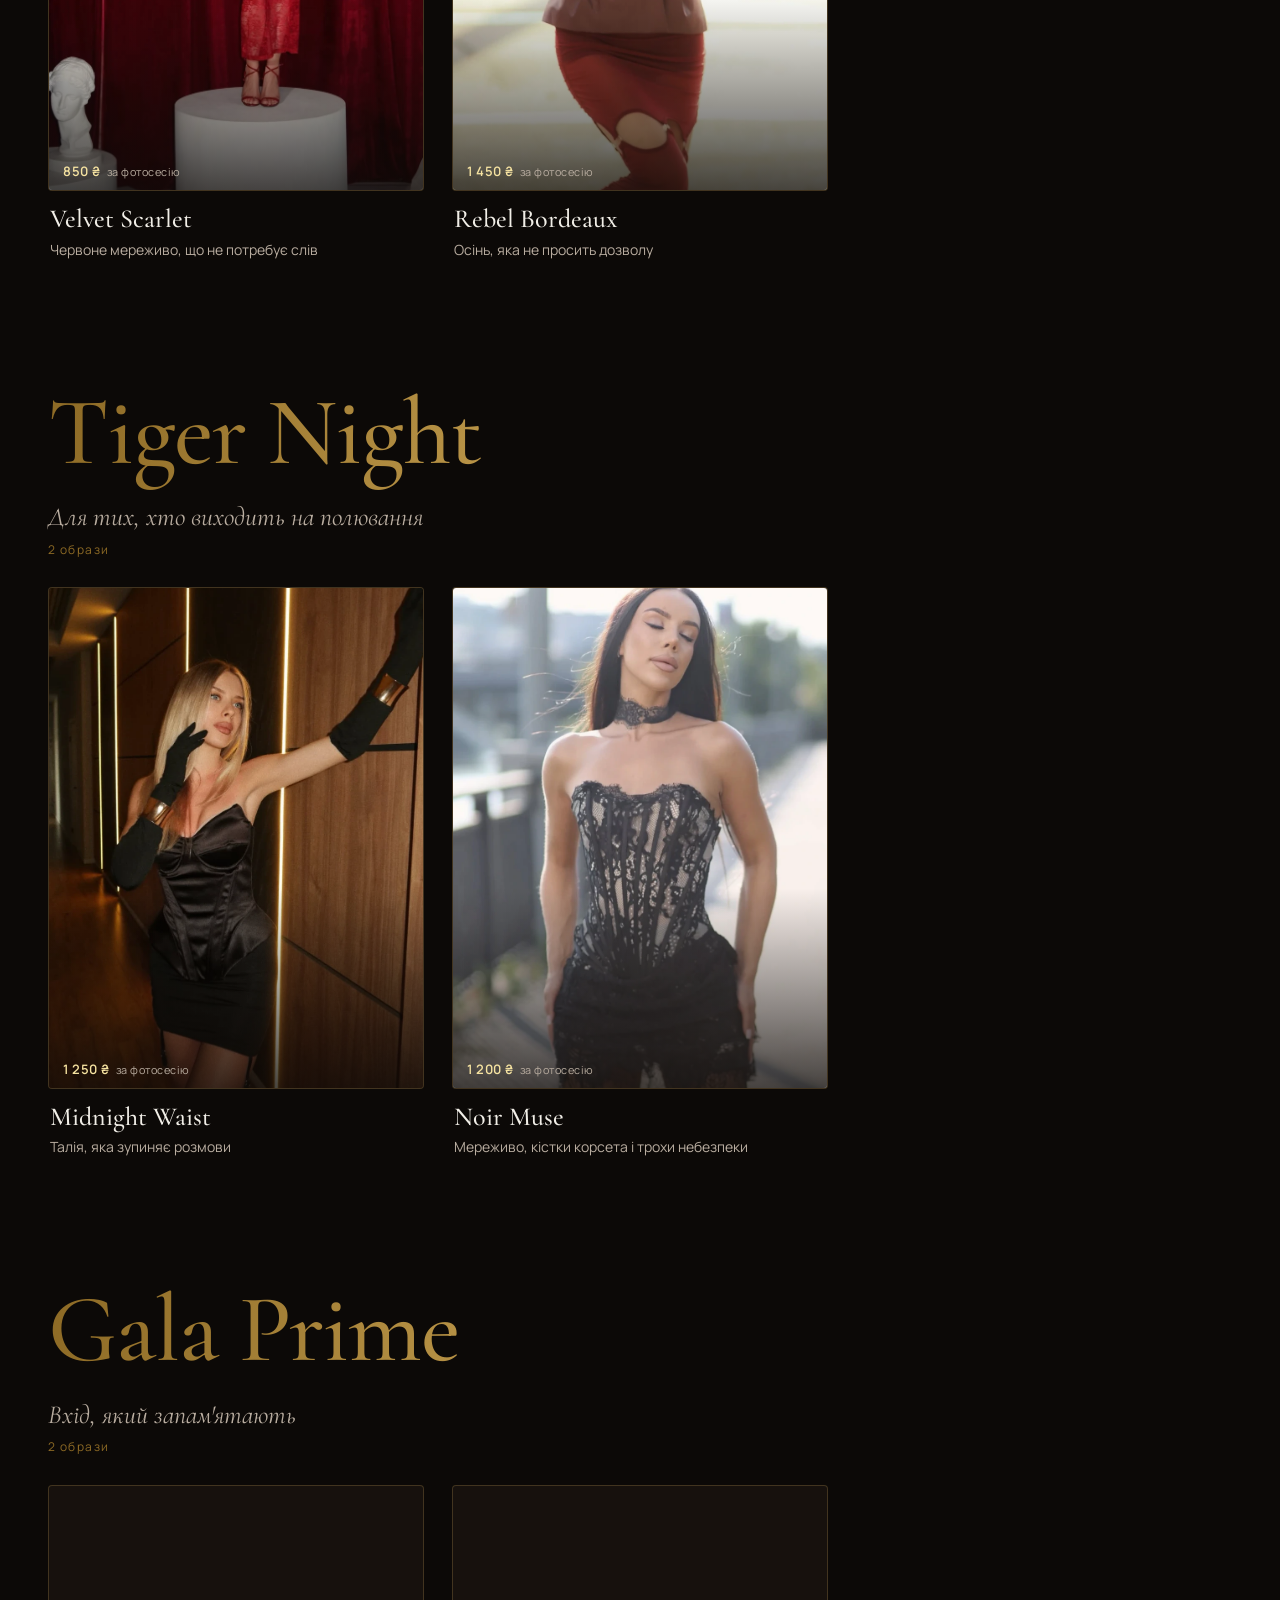
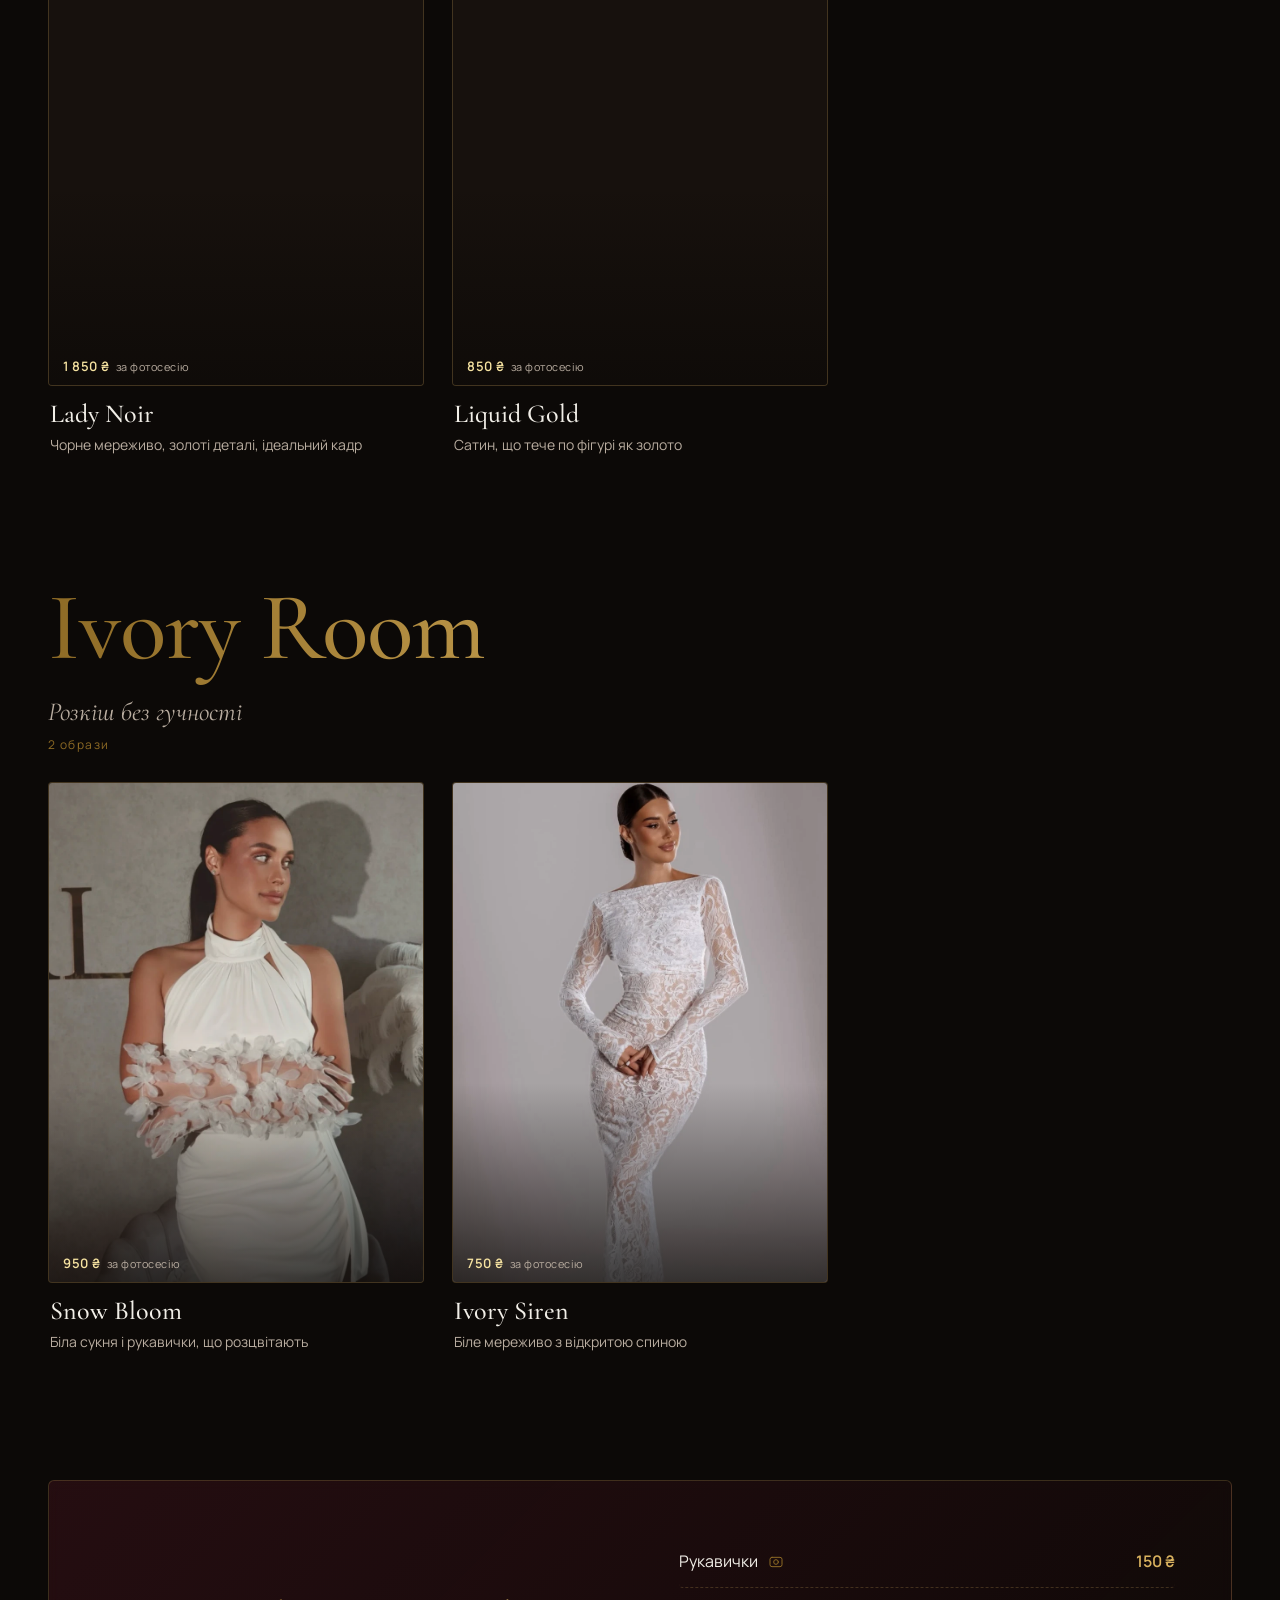
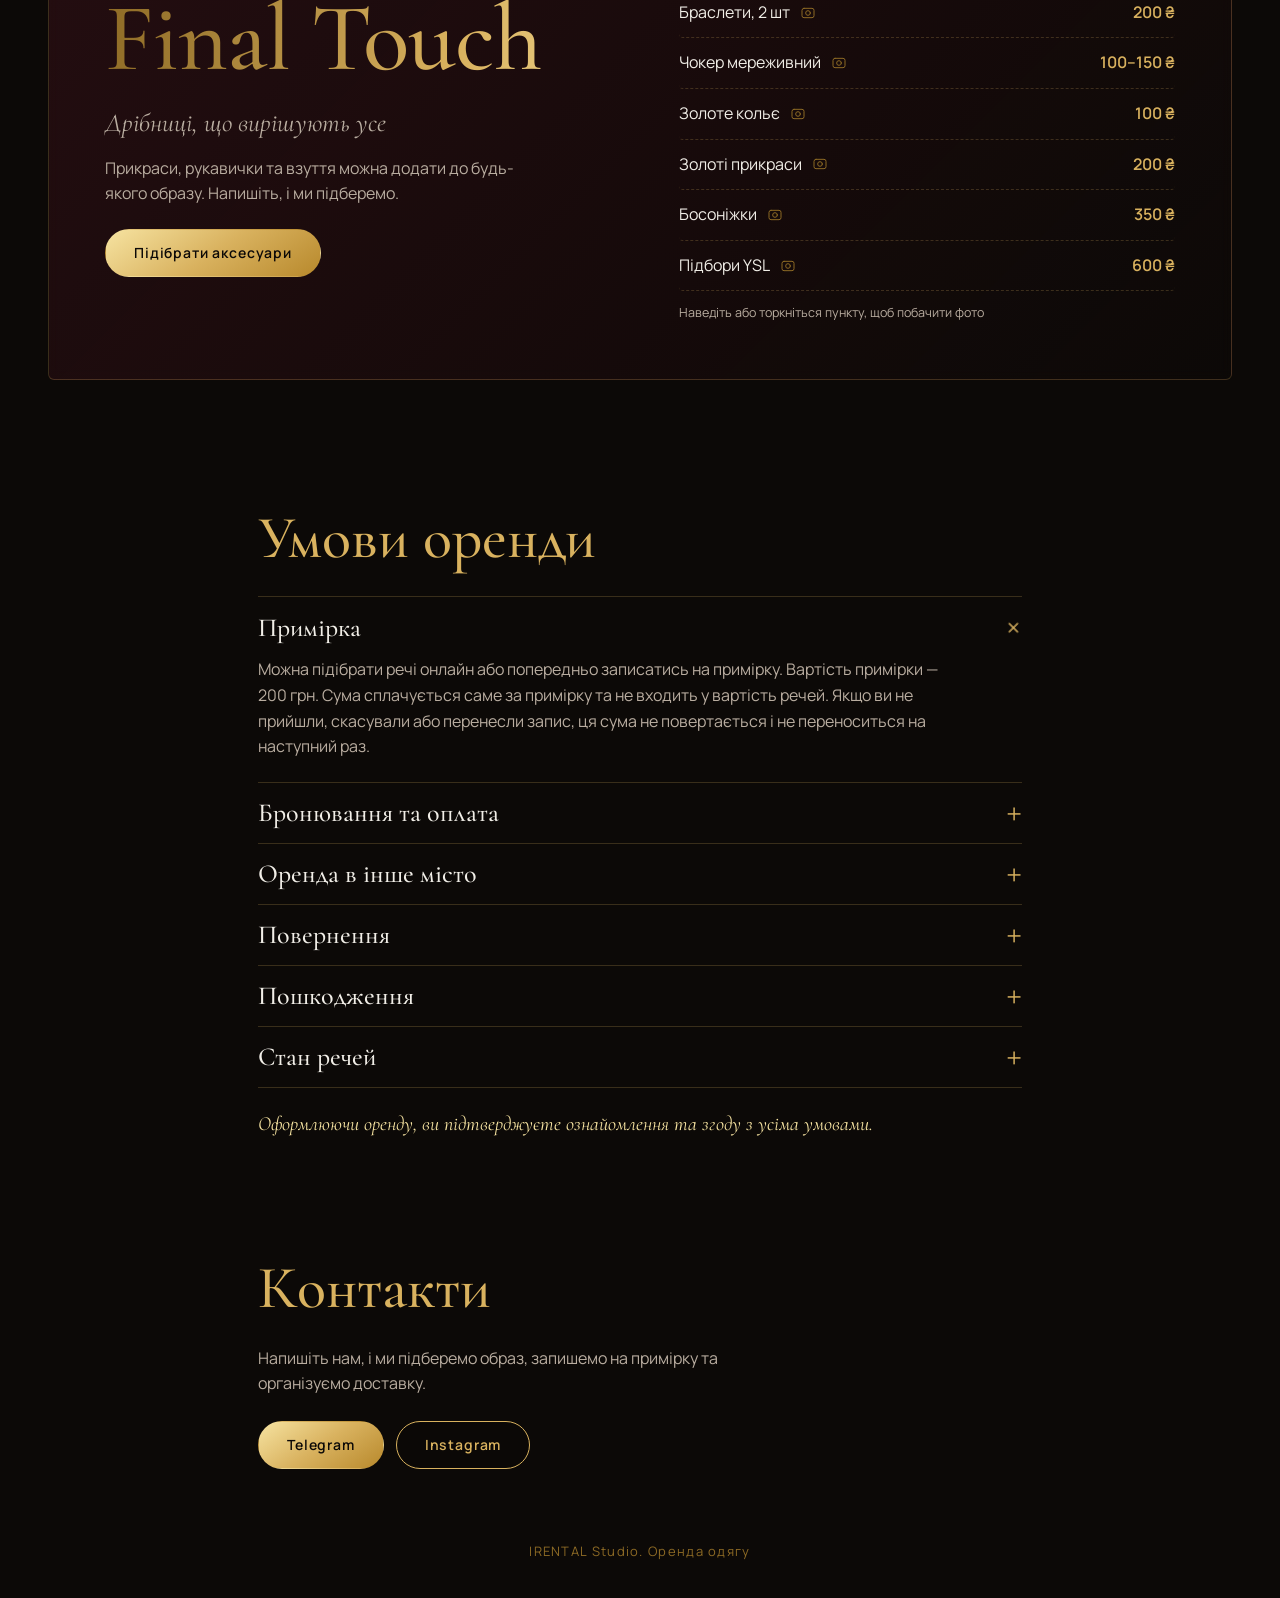
==== commit 9409277a: "Rename brand to IRENTAL Studio Header wordmark, page title, footer, aria labels, README and logo pag" ====
--- a/index.html
+++ b/index.html
@@ -8,7 +8,7 @@
 <meta name="apple-mobile-web-app-capable" content="yes">
 <meta name="apple-mobile-web-app-status-bar-style" content="black-translucent">
 <meta name="format-detection" content="telephone=no">
-<title>Rental Studio — оренда одягу та образів</title>
+<title>IRENTAL Studio — оренда одягу та образів</title>
 <meta name="description" content="Оренда одягу та готових образів для фотосесій і подій.">
 <link rel="icon" href="data:image/svg+xml,%3Csvg xmlns='http://www.w3.org/2000/svg' viewBox='0 0 64 64'%3E%3Crect width='64' height='64' rx='14' fill='%230c0907'/%3E%3Ctext x='32' y='43' font-family='Georgia,serif' font-size='30' text-anchor='middle' fill='%23d9b25f'%3EIR%3C/text%3E%3C/svg%3E">
 <link rel="preconnect" href="https://fonts.googleapis.com">
@@ -29,8 +29,8 @@
 </div>
 
 <header class="top" id="top">
-  <a class="brand" href="#hero" aria-label="Rental Studio">
-    <span class="brand-full">RENTAL STUDIO</span><span class="brand-short">IR</span>
+  <a class="brand" href="#hero" aria-label="IRENTAL Studio">
+    <span class="brand-full">IRENTAL STUDIO</span><span class="brand-short">IR</span>
   </a>
   <nav class="main-nav" aria-label="Menu">
     <a href="#catalog" data-i18n="nav_catalog">Каталог</a>
@@ -54,7 +54,7 @@
 
 <main id="main">
   <section class="hero" id="hero">
-    <div class="hero-logo" id="hero-logo" role="img" aria-label="Rental Studio"></div>
+    <div class="hero-logo" id="hero-logo" role="img" aria-label="IRENTAL Studio"></div>
     <h1 class="hero-title" data-i18n="hero_title">Оренда одягу та готових образів</h1>
     <p class="hero-sub" data-i18n="hero_sub"></p>
     <div class="hero-cta">
@@ -84,7 +84,7 @@
   </section>
 </main>
 
-<footer class="foot"><span data-i18n="footer">Rental Studio. Оренда одягу</span></footer>
+<footer class="foot"><span data-i18n="footer">IRENTAL Studio. Оренда одягу</span></footer>
 
 <!-- Картка образу -->
 <div class="modal" id="modal" role="dialog" aria-modal="true" aria-labelledby="m-name" hidden>
--- a/assets/css/styles.css
+++ b/assets/css/styles.css
@@ -1,4 +1,4 @@
-/* ===== Rental Studio ===== */
+/* ===== IRENTAL Studio ===== */
 @property --glow { syntax: '<color>'; inherits: true; initial-value: rgba(217,178,95,.16); }
 @property --glow2 { syntax: '<color>'; inherits: true; initial-value: rgba(90,26,38,.35); }
 
@@ -110,7 +110,7 @@
 /* ===== Hero ===== */
 .hero { overflow-x: clip; min-height: 100vh; min-height: 100svh; padding: calc(var(--top-h) + var(--safe-t) + 16px) var(--pad) 56px;
   display: flex; flex-direction: column; align-items: center; justify-content: center; text-align: center; }
-.hero-logo { width: min(86vw, 560px); aspect-ratio: 342 / 284; position: relative; }
+.hero-logo { width: min(86vw, 560px); aspect-ratio: 342 / 284; position: relative; transition: transform .35s ease-out; will-change: transform; transform: perspective(900px); }
 .hero-title { font: 500 clamp(26px, 5vw, 46px)/1.15 var(--serif); letter-spacing: .02em; margin: clamp(8px, 2vw, 20px) 0 0; max-width: 20ch;
   opacity: 0; animation: rise 1.2s 2.7s cubic-bezier(.2,.7,.2,1) forwards; }
 .hero-sub { max-width: 46ch; margin: 14px 0 0; color: var(--smoke); opacity: 0; animation: rise 1.2s 3s cubic-bezier(.2,.7,.2,1) forwards; }
